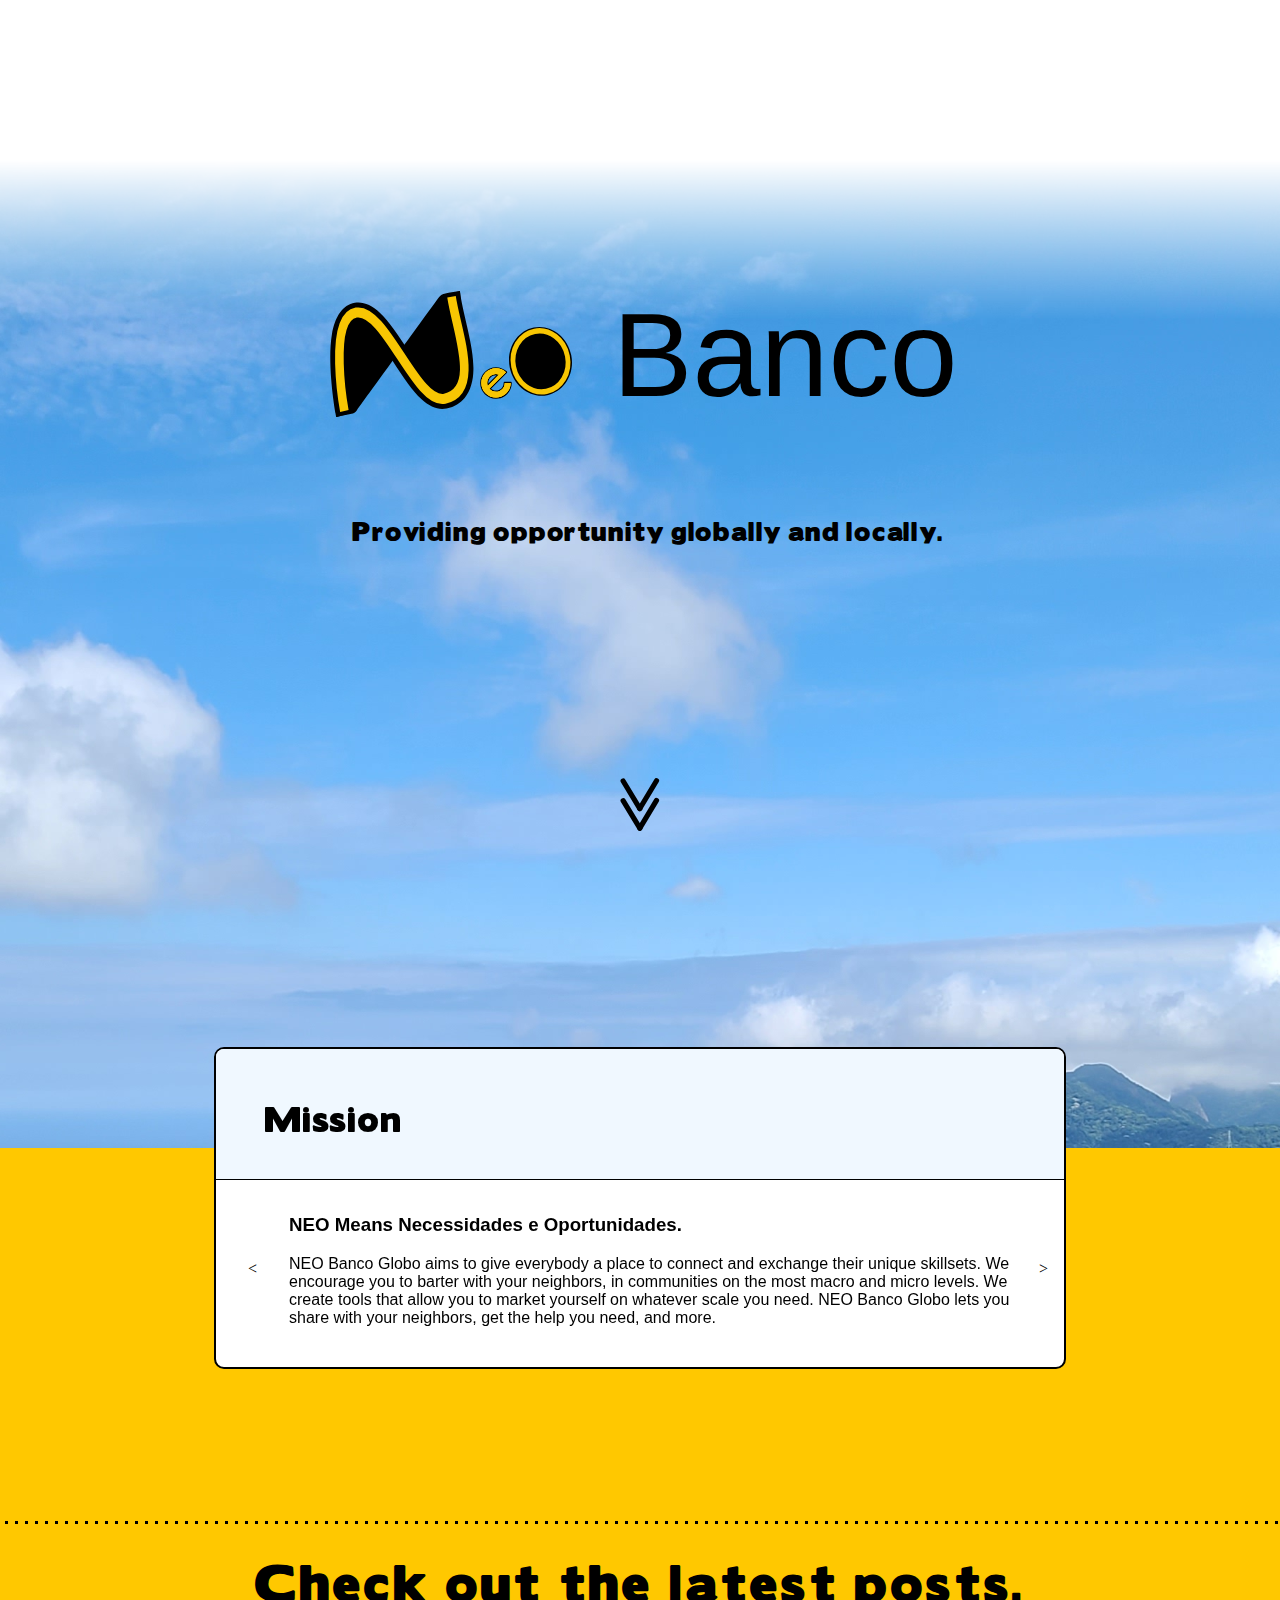
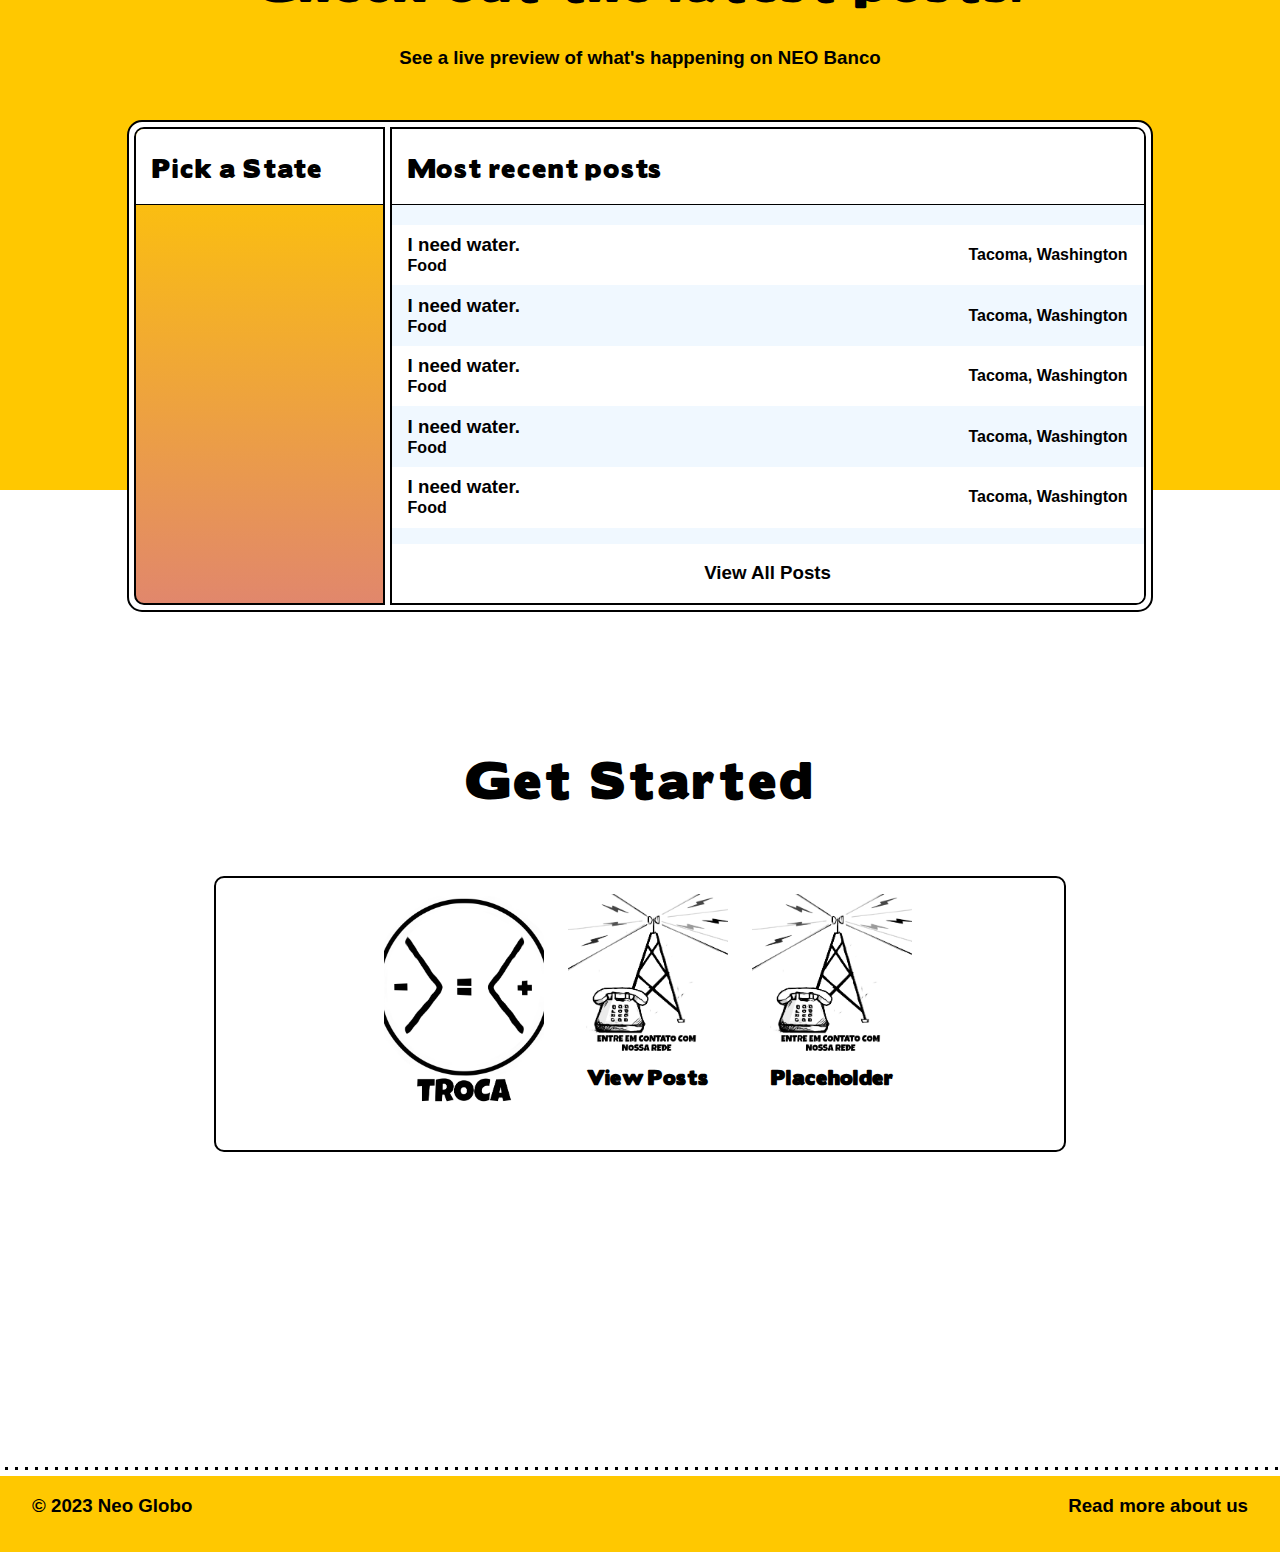
==== index.html @ 8fe87d01 "first commit" ====
<!DOCTYPE html>
<html lang="en">
<head>
    <meta charset="UTF-8">
    <meta name="viewport" content="width=device-width, initial-scale=1.0">
    <link rel="stylesheet" href="_resources/style/home.css">
    <link rel="stylesheet" href="_resources/style/global.css">
    <script src="_resources/scripts/home.js"></script>
    <script src="_resources/scripts/global.js"></script>
    <script src="_resources/scripts/serverconfig.js"></script>
    <title>NEO Banco</title>
</head>
<body>

    <div class="modals" id="modals" style="visibility: hidden; display: none;">
        <div>
            <div class="post-modal" id="createPostModal">
                <div class="modal-header">
                    <h1>Barter</h1>
                    <h1 onclick="modalVisibility(false)">X</h1>
                </div>
                <div class="pm-mini-post">
                    <div class="mini-post-sidebar">
                        <div>
                            <div class="sidebar-header"> </div>
                            <h3>Privacy</h3>
                            <label for="sombras"> 
                                <input type="radio" name="privacy" id="sombras" value="sombras"> 
                                <p>&bull; Sombras</p>
                            </label>
                            <label for="luz">
                                <input type="radio" name="privacy" id="luz" value="luz"> 
                                <p>&bull; Luz</p>
                            </label>
                            <p>Choose whether to link this post to your account, or to stay anonymous.</p>
                        </div>

                        <div>
                            <div class="sidebar-header"> </div>
                            <h3>Type</h3>
                            <label for="requesting"> 
                                <input type="radio" name="type" id="requesting" value="requesting">
                                <p>&bull; Requesting</p>
                            </label>
                            <label for="offering">
                                <input type="radio" name="type" id="offering" value="offering">
                                <p>&bull; Offering</p>
                            </label>
                            <p>Offer something to your community, or see if someone has what you need.</p>
                        </div>

                        <div>
                            <div class="sidebar-header"> </div>
                            <h3>Exchanges</h3>
                            <label for="money"> 
                                <input type="checkbox" name="exchange" id="money" value="money">
                                <p>Money</p>
                            </label>
                            <label for="barter">
                                <input type="checkbox" name="exchange" id="barter" value="barter">
                                <p>Bartering</p>
                            </label>
                            <p>Set whether you're open to barter, want money in return, or both.</p>
                        </div>
                    </div>
                    <form action="" class="post-content">
                        <input class="big" type="text" name="" id="" placeholder="Type post name here">
                        <div class="post-text-container">
                            <textarea name="" id="" placeholder="What do you need? What do you want? What are you offering?"></textarea>
                        </div>
                    </form>
                </div>
            </div>
        </div>
    </div>

    <div class="background">
        <!-- <div class="plain white" style="--block-height: 5em"></div> -->
        <div class="plain white" style="--block-height: 20em"></div>
        <img class="parallax blend up pageheight" src="_resources/media/home/background.jpg" style="--blend-depth: 10em; --parallax-offset: 300px; --parallax-speed: 0.75; --block-height: 1000px">
        <div class="plain yellow friends live" style="--block-height: calc(var(--friend-height) + 5em); --friend-id: textbox1;"></div>
        <div class="dotted yellow" style="--block-height: 0.5em"></div>
        <!-- <img src="_resources/media/home/posts-background.jpg" class="friends blur" style="--blur-radius: 10px; --block-height: calc(var(--friend-height) + 25em); --friend-id: post-preview;"></img> -->
        <div class="plain yellow" style="--block-height: 35em;"></div>
        <div class="plain white friends live" style="--block-height: calc(30em + var(--friend-height) - 500px); --friend-id: post-preview"></div>
        <div class="plain white friends live" style="--block-height: calc(32em + var(--friend-height) - 240px); --friend-id: start-box"></div>
        <div class="dotted white" style="--block-height: 0.5em"></div>
        <!-- <div class="plain yellow" style="--block-height: 2em"></div> -->
        <div class="footer">
            <h3>&copy; 2023 Neo Globo</h3>
            <h3>Read more about us</h3>
        </div>
        <div class="downarrow">
            <embed src="_resources/media/home/scroll-down.svg">
        </div>
    </div>

    <div class="foreground">
        <div class="spacer" style="--block-height: 8em"></div>
        <div class="textblock nobg fit center-flex">
            <embed src="_resources/media/logos/new-banner.svg" alt="" srcset="" class="logo">
        </div>

        <div class="textblock nobg center fit" style="width: 50%;">
            <h2 class="boris">Providing opportunity globally and locally.</h2>
        </div>

        <div class="spacer" style="--block-height: 25em"></div>

        <div class="textblock rounded fit relative" style="--block-height: 15em" id="textbox1">
            <div class="scroll-color"> </div>
            <div class="scroll-header">
                <div class="scrolling" id="headerTitleScroll" style="--element-gap: 15em;">
                    <h1>Mission</h1>
                    <h1>About Us</h1>
                    <h1>Stories</h1>
                    <h1>What sets us apart</h1>
                </div>
            </div>
            <hr>
            <div class="scroller-container">
                <div onclick="modAllScrolls(-1)">
                    <
                </div>
                <div class="scroller-content scrolling fullwidth" style="--element-gap: 100vw">
                    <div>
                        <h3>NEO Means Necessidades e Oportunidades.</h3>
                        <p>NEO Banco Globo aims to give everybody a place to connect and exchange their unique skillsets. We encourage you to barter with your neighbors, in communities on the most macro and micro levels. We create tools that allow you to market yourself on whatever scale you need. NEO Banco Globo lets you share with your neighbors, get the help you need, and more.</p>
                    </div>
                    <div class="slide-centered">
                        <div class="about-header">
                            <div>
                                <h3>Who are we?</h3>
                                <p>NEO Globo was founded by ordinary people from all over the world.</p>
                                <!-- <hr> -->
                                <div class="about-us-list">
                                    <div>
                                        <h2>Enivo</h2>
                                        <h3>Head of Global Outreach & Art Consultant</h3>
                                        <p>Stuff goes here.</p>
                                    </div>
                                    
                                    <div>
                                        <h2>Paxton</h2>
                                        <h3>Design & Programming</h3>
                                        <p>What.... me??</p>
                                    </div>

                                    <div>
                                        <h2>Andrew</h2>
                                        <h3>Consultant & Artist</h3>
                                        <p>Stuff goes here.</p>
                                    </div> 
        
                                    <div>
                                        <h2>Zaxxr</h2>
                                        <h3>Concept & Lead Designer</h3>
                                        <p>Stuff goes here.</p>
                                    </div>
        
                                    <div>
                                        <h2>Kamil</h2>
                                        <h3>Initial Pitch & Youth Outreach</h3>
                                        <p>Stuff goes here.</p>
                                    </div>
        
                                    <div>
                                        <h2>Ahmad</h2>
                                        <h3>Technical Security Advisor</h3>
                                        <p>Stuff goes here.</p>
                                    </div>  
        
                                    <div>
                                        <h2>Diaz</h2>
                                        <h3>Consultant</h3>
                                        <p>Stuff goes here.</p>
                                    </div> 
                                </div>
                            </div>
                            <div class="scrolling auto-scroll" onclick="modScroll(this, 1)">
                                <div>
                                    <img src="_resources/media/home/headshots/andrew.jpg" alt="">
                                </div>
                                <div>
                                    <img src="_resources/media/home/headshots/pax.jpg" alt="">
                                </div>
                                <div>
                                    <img src="_resources/media/home/headshots/car.jpg" alt="">
                                </div>
                                <div>
                                    <img src="_resources/media/home/headshots/shave.jpg" alt="">
                                </div>

                                <div>
                                    <img src="_resources/media/home/headshots/jason.jpg" alt="">
                                </div>
                                <div>
                                    <img src="_resources/media/home/headshots/beach.jpeg" alt="">
                                </div>
                                <div>
                                    <img src="_resources/media/home/headshots/scorpion.jpg" alt="">
                                </div>
                                <div>
                                    <img src="_resources/media/home/headshots/rod.jpeg" alt="">
                                </div>
                                <div>
                                    <img src="_resources/media/home/headshots/GG.jpg" alt="" style="background-position: top;">
                                </div>
                                <div>
                                    <img src="_resources/media/home/headshots/watches.jpg" alt="">
                                </div>
                                <div>
                                    <img src="_resources/media/home/headshots/enivo.jpeg" alt="">
                                </div>
                                <div>
                                    <img src="_resources/media/home/headshots/picture.jpeg" alt="">
                                </div>
                            </div>
                        </div>
                    </div> 
                    <div>
                        <h1>Section 3!</h1>
                        <p>This is the third and final slide.</p>
                    </div>
                    <div>
                        <h1>Section 4?!</h1>
                        <p>Just kidding! This is the real last slide.</p>
                    </div>
                </div>
                <div onclick="modAllScrolls(1)">
                    >
                </div>
            </div>
        </div>

        <!-- <div class="spacer friends live" style="--block-height: calc(var(--friend-height) - 4em); --friend-id: textbox1"></div> -->
        <div class="spacer" style="--block-height: 5em"></div>

        <div style="text-align: center;">
            <h1 class="boris center">Check out the latest posts.</h1>
            <h3 class="center">See a live preview of what's happening on NEO Banco</h3>
        </div>
        <div class="preview-container rounded unrestricted" id="post-preview" style="flex-direction: row; --block-height: 20em">
            <div class="filters">
                <div class="preview-header">
                    <h2 class="boris">Pick a State</h2>
                </div>
                <div id="state-container" class="state-container">

                </div>
            </div>
            <div class="posts">
                <div class="preview-header">
                    <h2 class="boris">Most recent posts</h2>
                </div>
                <div class="preview-post-container">

                </div>
                <div class="all-posts-button">
                    <h3>
                        View All Posts
                    </h3>
                </div>
            </div>
        </div>
        <div class="spacer friends live" style="--block-height: calc(32em - var(--friend-height)); --friend-id: post-preview"></div>
        <div class="header">
            <h1 class="boris">Get Started</h1>
        </div>
        <div class="textblock rounded fit-width fit" style="--block-height: 15em" id="start-box">
            <div class="center" style="display: flex; height: max-content;">
                <div class="start-buttons">
                    <div onclick="modalVisibility(true)">
                        <img src="_resources/media/home/Icons/troca.jpeg" alt="">
                        <!-- <h3></h3> -->
                    </div>

                    <div>
                        <img src="_resources/media/home/Icons/Post.jpg" alt="">
                        <h3>View Posts</h3>
                    </div>

                    <div>
                        <img src="_resources/media/home/Icons/Post.jpg" alt="">
                        <h3>Placeholder</h3>
                    </div>
                </div>
            </div>
        </div>
    </div>

    <template id="preview-post-template">
        <div class="preview-post">
            <div>
                <h3 id="title">I need water.</h3>
                <h4 id="category">Food</h4>
            </div>
            <h4 id="location">Tacoma, Washington</h4>
        </div>
    </template>

    <template id="state-template">
        <div class="preview-state">
            <p id="name"></p>
        </div>
    </template>
</body>
</html>
---- _resources/style/home.css ----
/* Modals */

.modals > div {
    z-index: 10;
    position: fixed;
    top: 0px;
    left: 0px;
    width: 100%;
    height: 100%;

    background-color: rgba(255,255,255,0.8);
    overflow: auto;
}

.modal-header {
    display: flex;
    flex-direction: row;
    justify-content: space-between;
}

.modal-header > * {
    vertical-align: middle;
}

.post-modal {
    background-color: white;
    width: 80%;
    margin: 20% auto;
    margin-top: 5em;
    padding: 2em;
    border: 3px solid black;
    border-radius: 2em;
}

.pm-mini-post {
    display: flex;
    /* flex-wrap: wrap; */
    flex-direction: row;
    justify-content: flex-start;
    gap: 1em;

    margin-top: 2em;
    border: 1px solid black;
    border-radius: 1em;
    padding: 0.5em;
}

.pm-mini-post input[type="text"] {
    display: table-cell;
    border: none;
    border-bottom: 2px solid black;
    border-left: 2px solid black;

    height: 2em;
    font-size: large;

    margin-bottom: 1em;
    border-bottom-left-radius: 10px;
}

label {
    white-space: none;
}

label > * {
    display: block;
    user-select: none;
}

label > p {
    padding: 2px;
    width: 100%;
    width: fit-content;

    transition: 1s cubic-bezier(0.075, 0.82, 0.165, 1) margin-left;
    font-family: Arial;
}

.mini-post-sidebar {
    display: flex;
    flex-direction: column;
    gap: 1em;
    justify-content: flex-start;
    flex-wrap: wrap;

    border: 1px solid black;
    border-radius: calc(1em - 0.5em);

    width: 20%;
    height: fit-content;
    padding-bottom: 0.5em;
    background-color: white;

    /* padding: 0.25em; */
    /* padding-left: 0.5em; */
}

.mini-post-sidebar > div > * {
    margin-left: 0.5em;
}

.mini-post-sidebar > div > p {
    display: block;
    float:left;
    text-align: center;
    margin-right: 0.5em !important;
    border-top: 1px solid black;
    padding-top: 0.5em;
}

.mini-post-sidebar > div {
    position: relative;
    margin-left: 0px;
    display: flex;
    flex-direction: column;
    justify-content: flex-start;

    background-color: white;
    border-top-left-radius: calc(1em - 0.5em - 1px);
    border-top-right-radius: calc(1em - 0.5em - 1px);
}

.mini-post-sidebar label {
    display: block;
    clear: none;
    float: left;
    margin-left: 2px;
}

input:checked ~ p {
    margin-left: 1em;
    background-color: #FF7900;
    border-radius: 0.25em;
}

.mini-post-sidebar input {
    float:left;
    display: none;
    clear: none;
    margin-left: 10px;
}

.sidebar-header {
    position: absolute;
    top: 0px;
    left: 0px;
    z-index: 1;
    margin: 0px !important;
    margin-left: 0px !important;

    width: 100%;
    height: 2.5em;
    background-color: var(--color-primary);

    border-top-left-radius: calc(1em - 0.5em - 1px);
    border-top-right-radius: calc(1em - 0.5em - 1px);
}

.mini-post-sidebar > div:not(:first-child) > .sidebar-header {
    border-top: 1px solid black;
}

.mini-post-sidebar p {
    margin: 0.25em;
    margin-left: 0.5em;
}

.mini-post-sidebar h3 {
    margin-top: 0.5em;
    margin-left: 0.5em;
    z-index: 10;
    position:relative;
    display: block;
}

.post-content {
    display: flex;
    flex-direction: column;

    border: 1px solid black;
    border-radius: calc(2em - 1.5em);
    width: 100%;
    padding: 0.5em;
}

.post-text-container {
    /* width: calc(100% - 0.5em + 1px); */
    height: calc(100%);
}

.post-content textarea {
    width: 100%;
    height: 100%;
    border: 0px;
    resize: none;
    box-sizing: border-box;
}

/* Backgrounds */

hr {
    width: 100%;
}

html {
    scroll-behavior: smooth;
}

embed, embed *, svg {
    -webkit-touch-callout: none; 
    user-select: none;
}




.background {
    z-index: 0;
    position: absolute;
    top: 0;
    left: 0;
    width: 100%;
    height: 100%;
}

.plain {
    height: var(--block-height, 10em);
    width: 100%;
}

.dotted {
    background-image: linear-gradient(to right, black 33%, rgba(255,255,255,0) 0%);
    background-position: center;
    background-size: 10px 3px;
    background-repeat: repeat-x;

    height: 1em;
}

.white {
    background-color: white;
}

.yellow {
    background-color: var(--color-primary) !important;
}

.blend {
    position: relative;
}

.blend.up:not(.down) {
    top: calc(0px - var(--blend-depth, 5em));
    mask-image: linear-gradient(to bottom, transparent 25%, black 75%);
    -webkit-mask-image: linear-gradient(to bottom, transparent 0em, black var(--blend-depth, 5em));
}

.blend.down:not(.up) {
    mask-image: linear-gradient(to bottom, transparent 0em, black var(--blend-depth, 5em), transparent 100%);
    -webkit-mask-image: linear-gradient(to bottom, transparent 0em, black var(--blend-depth, 5em));
}

.blend ~ * {
    position: relative;
    top: -11em;
}

.blur {
    filter: blur(var(--blur-radius, 8px));
    -webkit-filter: blur(var(--blur-radius, 8px));  
    /* transform: scale(1.1);
    overflow: hidden;
    mask-image: rgb(0, 0, 0); */
}

img {
    height: var(--block-height, 25em);
    width: 100%;
    object-fit:cover;
    object-position: center;
}

.pageheight {
    height: 120vh;
    max-height: var(--block-height, 50em);
}

.center-flex {
    display: flex;
    align-items: center;
    justify-content: space-around;
}

.downarrow {
    position: absolute;
    top: 85vh;
    width: 100%;
    text-align: center;
    margin: 0 auto;
    z-index: 100;
    /* pointer-events: none;
    user-select:none; */
}

/* .downarrow */

.downarrow > embed {
    width: 5%;
    height: auto;
    z-index: 100;
    /* pointer-events: none; */
}

/* Main Content */

.logo {
    /* width: 10em; */
    /* height: 10em; */
    max-width: 100vw;
    min-width: 50%;
    width: 80%;
}

.slide-centered {
    display: flex;
    flex-direction: column;
    align-content: center;
}

.about-header > .scrolling {
    width: 100%;
    padding-right: 3em;
}

.slide-centered img {
    width: 250px;
    height: auto;
    max-height: 300px;
}

.about-header {
    display: flex;
    flex-direction: row;
}

.about-us-list {
    width: 100%;
    display: flex;
    flex-direction: column;
    justify-content: flex-start;
    gap: 0.5em;
    height: 350px;
    overflow: scroll;
}

.about-us-list p {
    /* margin-left: 0.5em; */
}

.about-us-list > div {
    padding: 0.75em;
    padding-left: 1em;
    background-color: whitesmoke;
    border: 1px solid black;
}

.about-us-list h3 {
    margin-top: 0px;
    margin-bottom: 0.125em;
}

.about-us-list h2 {
    margin-top: 0px;
    margin-bottom: 0.125em;
    font-family: "Boris Black";
    font-weight: lighter;
}

.foreground {
    z-index: 1;
    width: 100%;
    display: flex;
    flex-direction: column;
    align-items: center;

    padding-top: 5em;
}

.spacer {
    height: var(--block-height, 5em);
    z-index: -1;
}

.foreground > div {
    max-width: 800px;
    width: 80%;
    z-index: 1;
    margin: 1em;
}



.textblock {
    background-color: white;
    width: 100%;
    height: 25em;
    padding: 1em;
    padding-left: 2em;
    display: flex;
    flex-direction: column;
}

.fit {
    height: fit-content;
    min-height: var(--block-height);
}

.fit-width {
    width: fit-content;
}

.max {
    height: max-content;
}

.rounded {
    border-radius: 10px;
    border-width: 2px;
    border-color: var(--color-dark);
    border-style: solid;
}

.alice {
    background-color: var(--color-tertiary);
}

.nobg {
    background-color: transparent;
}

/* First Box */

.relative {
    position: relative;
}

.scroll-header {
    display: flex;
    flex-direction: row;
    justify-content: space-between;

    z-index: 3;
}

#textbox1 > hr {
    visibility: hidden;
}

.scroll-color {
    top: 0px;
    left: 0px;
    position: absolute;
    width: 100%;
    height: calc(8em + 2px);

    border-top-right-radius: calc(10px - 2px);
    border-top-left-radius: calc(10px - 2px);
    border-bottom: 1px double black;

    z-index: 0;
    background-color: var(--color-tertiary);
}

.fullwidth {
    width: 100%;
}

:root {
    --padding: 0.5em;
    --fade-depth: 0.5em;
}

.scrolling {
    display: flex;
    flex-direction: row;
    gap: var(--element-gap);
    text-align: center;
    padding: var(--padding);
    padding-right: calc(var(--padding) * 2);
    position: relative;
    float: left;
    width: 10em;
    overflow: hidden;

    mask-image: linear-gradient(to left, transparent 0em, black var(--fade-depth), black calc(100% - var(--fade-depth)), transparent 100%);
    -webkit-mask-image: linear-gradient(to left, transparent 0em, black var(--fade-depth), black calc(100% - var(--fade-depth)), transparent 100%);
}

h1, h2, h3, h4 {
    font-family: Arial, Helvetica, sans-serif;
}

.scrolling > h1 {
    text-align: center;
    transition: all 0.2s cubic-bezier(0.46, 0.03, 0.52, 0.96);
    width: fit-content;
    flex-basis: max-content;
    flex-grow: 0;
    flex-shrink: 0;

    font-family: "Boris Black";
    letter-spacing: 0.05rem;
    font-weight: 100;
}


.scrolling > div {
    text-align: left;
    width: fit-content;
    height: max-content;
    /* flex-basis: max-content; */
    flex-grow: 0;
    flex-shrink: 0;
    overflow: visible;
    transition: all 0.2s cubic-bezier(0.46, 0.03, 0.52, 0.96);
}

.scrolling > div > * {
    font-family: Arial, Helvetica, sans-serif;
}

.scroller-container {
    display: flex;
    gap: 1em;
    /* height: 100%; */
    flex-grow: 1;
}

.scroller-container > div:not(.scroller-content) {
    display: flex;
    flex-direction: column;
    justify-content: space-around;
    text-align: center;
    user-select: none;
}

.scroller-content {
    width: 100%;
    position: relative;
    display: flex;
}

h1.boris {
    font-family: "Boris Black";
    letter-spacing: 0.2rem;
    font-size: 3em;
    font-weight: 200;
}

h2.boris, h3.boris, .boris {
    font-family: "Boris Black";
    letter-spacing: 0.05rem;
    font-weight: 100;
}

div.unrestricted {
    max-width: none;
}

/* Posts Preview */

:root {
    --outer-radius: 15px;
    --gaps: 5px;
}

.preview-container {
    border-radius: var(--outer-radius);
    display: flex;
    flex-direction: row;
    gap: calc(var(--gaps));
    padding: var(--gaps);
    min-height: var(--block-height, 25em);
    height: fit-content;
    flex-wrap:nowrap;
    flex: 0 0 100%;
    justify-content: space-between;
    margin: 2em;
    /* background-color: rgb(235, 170, 0); */
    background-color: var(--color-secondary);
}

.preview-container > div > * {
    font-family: Arial, Helvetica, sans-serif;
}

.preview-container > div {
    align-items: stretch;
    padding: 1em;

    border-color: var(--color-dark);
    border-width: 2px;
    border-style: solid;

    /* background-color: rgb(255, 200, 0); */
    background-color: var(--color-tertiary);
    position: relative;
}

.preview-container > div > h2 {
    color: var(--color-dark);
}

.filters {
    /* min-width: 200px; */
    border-top-left-radius: calc(var(--outer-radius) - var(--gaps));
    border-bottom-left-radius: calc(var(--outer-radius) - var(--gaps));
    background: linear-gradient(to bottom, var(--color-primary) 0px, rgb(225, 135, 108) 100%) !important;
    width: 18em;
}

.posts {
    /* min-width: 300px; */
    border-top-right-radius: calc(var(--outer-radius) - var(--gaps));
    border-bottom-right-radius: calc(var(--outer-radius) - var(--gaps));
    padding-left: 0px !important;
    padding-right: 0px !important; 
    padding-bottom: 0px !important; 
    flex: 1 1 100%;
    background-color: var(--color-tertiary) !important;
}

.preview-header {
    width: calc(100% - var(--outer-radius) - 1px);
    height: fit-content;
    background-color: var(--color-light);
    border-bottom: 1px solid black;
    position: absolute;
    display: block;
    padding-left: 1em;
    left: 0px;
    top: 0px;
}

.filters > .preview-header {
    border-top-left-radius: calc(var(--outer-radius) - var(--gaps) - 2px);
}

.posts > .preview-header {
    border-top-right-radius: calc(var(--outer-radius) - var(--gaps) - 2px);
}

div[id="state-container"] {
    margin-top: 5em;
}

.preview-post-container {
    display: flex;
    flex-direction: column;
    margin-top: 5em;

    flex: 1 1 100%;
    flex-shrink: 1;
    transition: max-height 0.2s cubic-bezier(0.4, 0, 1, 1);
    overflow: hidden;
}

.preview-post {
    display: flex;
    flex-direction: row;
    justify-content: space-between;
    transform: scale(1);
}

.hidden {
    transform: scale(0);
    flex: none;
}

.preview-post > div {
    padding-left: 1em;
}

.preview-post > h4 {
    padding-right: 1em;
    text-align: right;
}

.preview-post > div > h3 {
    margin-bottom: 1px;
    margin-top: 0.5em;
}

.preview-post > div > h4 {
    margin-top: 1px;
    margin-bottom: 1px;
}

.preview-post:nth-child(odd) {
    /* background-color: rgba(230, 180, 0, 100); */
    background-color: var(--color-light);
}

.preview-post:nth-child(even) {
    /* background-color: rgba(230, 180, 0, 100); */
    background-color: var(--color-tertiary);
}

.state-container {
    max-height: 320px;
    overflow: scroll;
}

.preview-state {
    user-select: none;
    padding: 2px;
    position: relative;
    border-radius: 2em;
    width: fit-content;
    padding-right: 0em;
}

.preview-state > p {
    position: relative;
    transition: 1s cubic-bezier(0.075, 0.82, 0.165, 1);
}

.preview-state.active {
    transition: 0.5s cubic-bezier(0.075, 0.82, 0.165, 1);
    background-color: #FF7900;
    padding-right: 2.0em;
}


.preview-state.active > p {
    transform: translateX(1em);
}

.all-posts-button {
    display: flex;
    align-items: center;
    justify-content: center;
    background-color: var(--color-secondary);
    width: 100%;
    margin-top: 1em;

    border-bottom-right-radius: calc(var(--outer-radius) - var(--gaps) - 2px);
    /* border-top-right-radius: var(--outer-radius);
    border-top-left-radius: var(--outer-radius); */
}

.all-posts-button > h2 {
    user-select: none;
}

@media (max-width:600px) {

    .preview-container {
        flex-wrap:wrap;
        overflow: scroll;
        justify-content: center;
    }

    .filters {
        border-radius: calc((var(--outer-radius) - var(--gaps)) / 2);
        border-top-right-radius: calc(var(--outer-radius) - var(--gaps));
        border-top-left-radius: calc(var(--outer-radius) - var(--gaps));

        min-width: 200px;
        width: 100%;
        min-height: 5em;
    }
    
    .posts {
        border-radius: calc((var(--outer-radius) - var(--gaps)) / 2);
        border-bottom-right-radius: calc(var(--outer-radius) - var(--gaps));
        border-bottom-left-radius: calc(var(--outer-radius) - var(--gaps));

        min-width: 200px;
        width: 100%;
    }

    .filters > .preview-header {
        border-top-right-radius: calc(var(--outer-radius) - var(--gaps) - 2px);
    }
    
    .posts > .preview-header {
        border-top-left-radius: calc(10px - var(--gaps) - 2px);
        border-top-right-radius: calc(10px - var(--gaps) - 2px);
    }
}

/* Start Menu */

.header {
    display: flex;
    justify-content: center;
    text-align: center;
}

.center {
    text-align: center;
}

.start-buttons * {
    font-family: "Boris Black";
}

.start-buttons h3 {
    margin-top: 0.25em;
}

.start-buttons {
    display: flex;
    flex-direction: row;
    justify-content: center;
    gap: 1.5em;

    width: fit-content;
    flex: 1 1 100%;
    flex-wrap: wrap;
}

.start-buttons > div {
    width: 20%;
    height: auto;
    aspect-ratio: 1 / 1;
    flex-basis: auto;

    min-width: 150px;
}

.start-buttons img {
    width: 100%;
    height: 100%;
}

/* footer */

.footer {
    z-index: 2;
    display: flex;
    flex-direction: row;
    justify-content: space-between;
    padding: 0em 2em 1em 2em;
    background-color: var(--color-primary);
}
---- _resources/style/global.css ----
@font-face {
    font-family: "Boris Black";
    src: url('../fonts/BorisBlackBloxx.ttf');
    -webkit-font-smoothing: antialiased;
    font-weight: normal; 
}

:root {
    --color-primary: rgb(255, 200, 0);
    --color-secondary: rgb(255, 255, 255);
    --color-tertiary: aliceblue;
    --color-accent: #FF7900;

    --color-dark: black;
    --color-light: white;
}
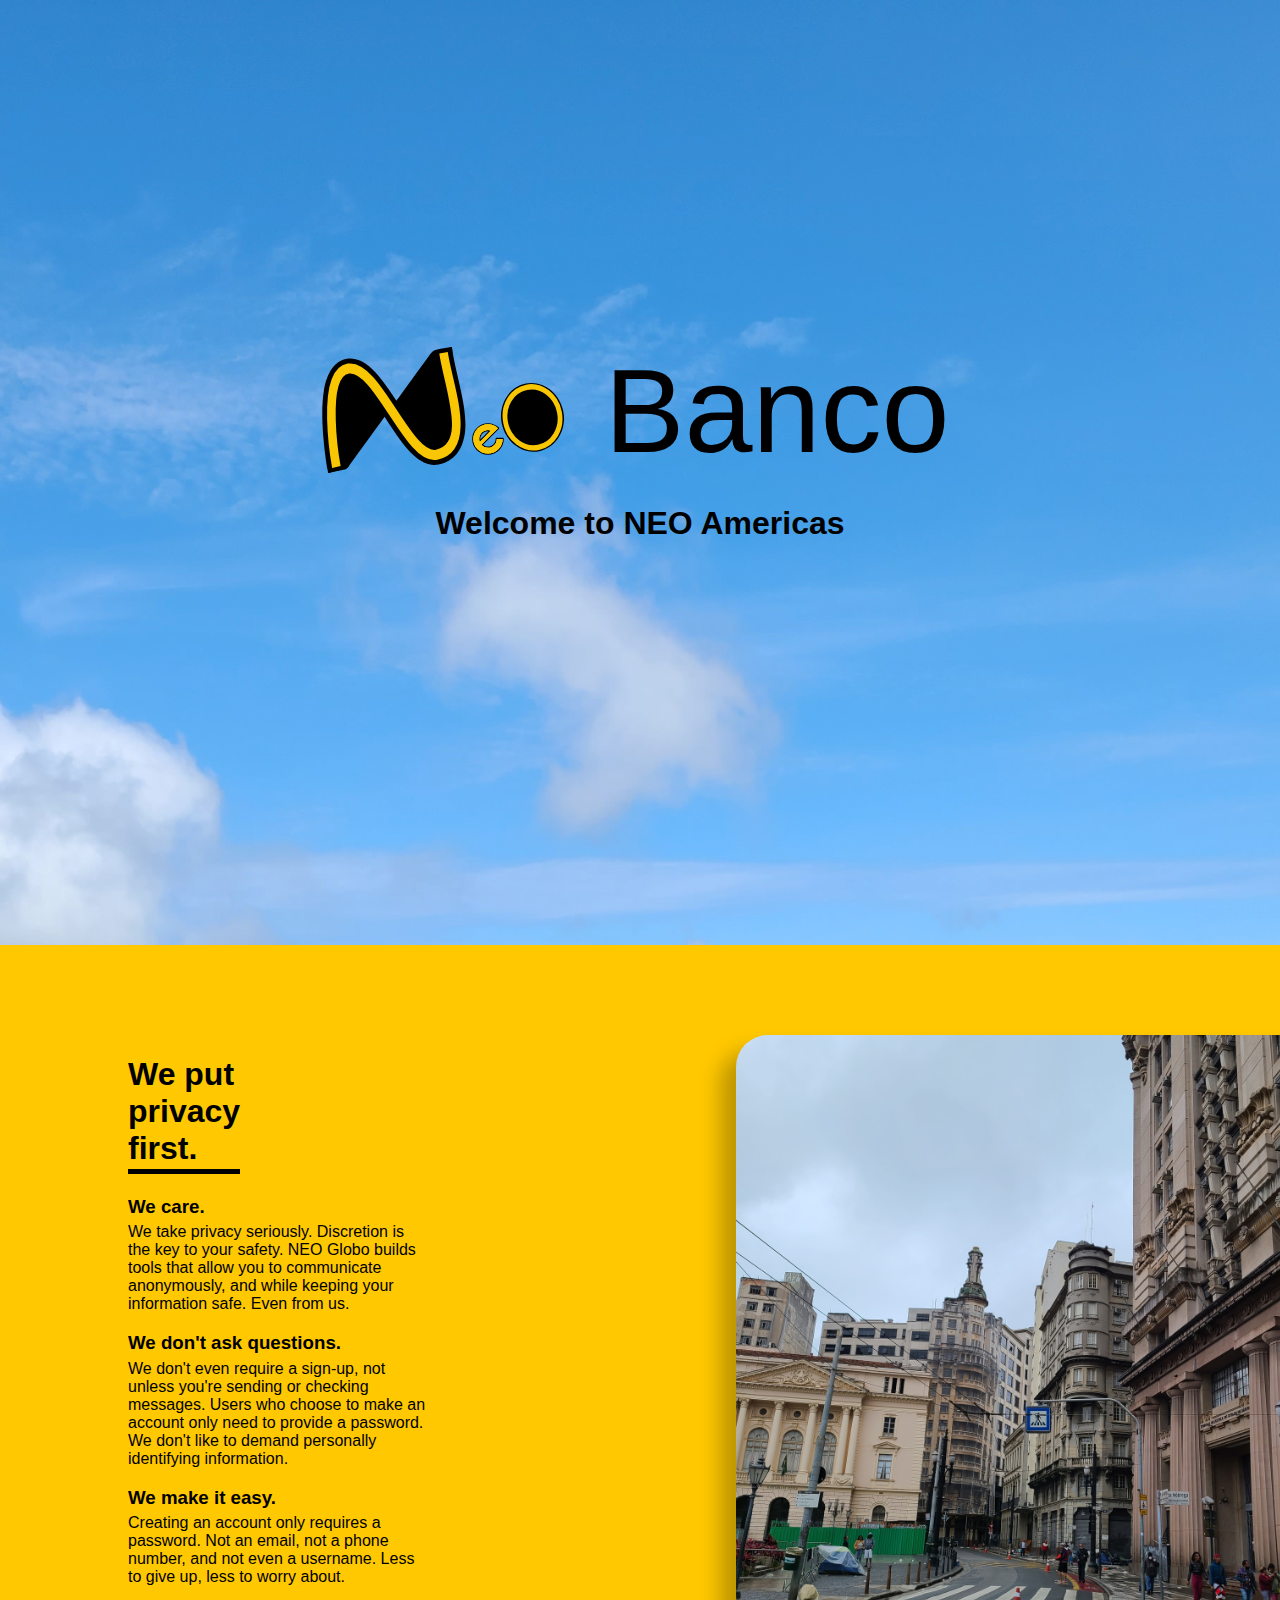
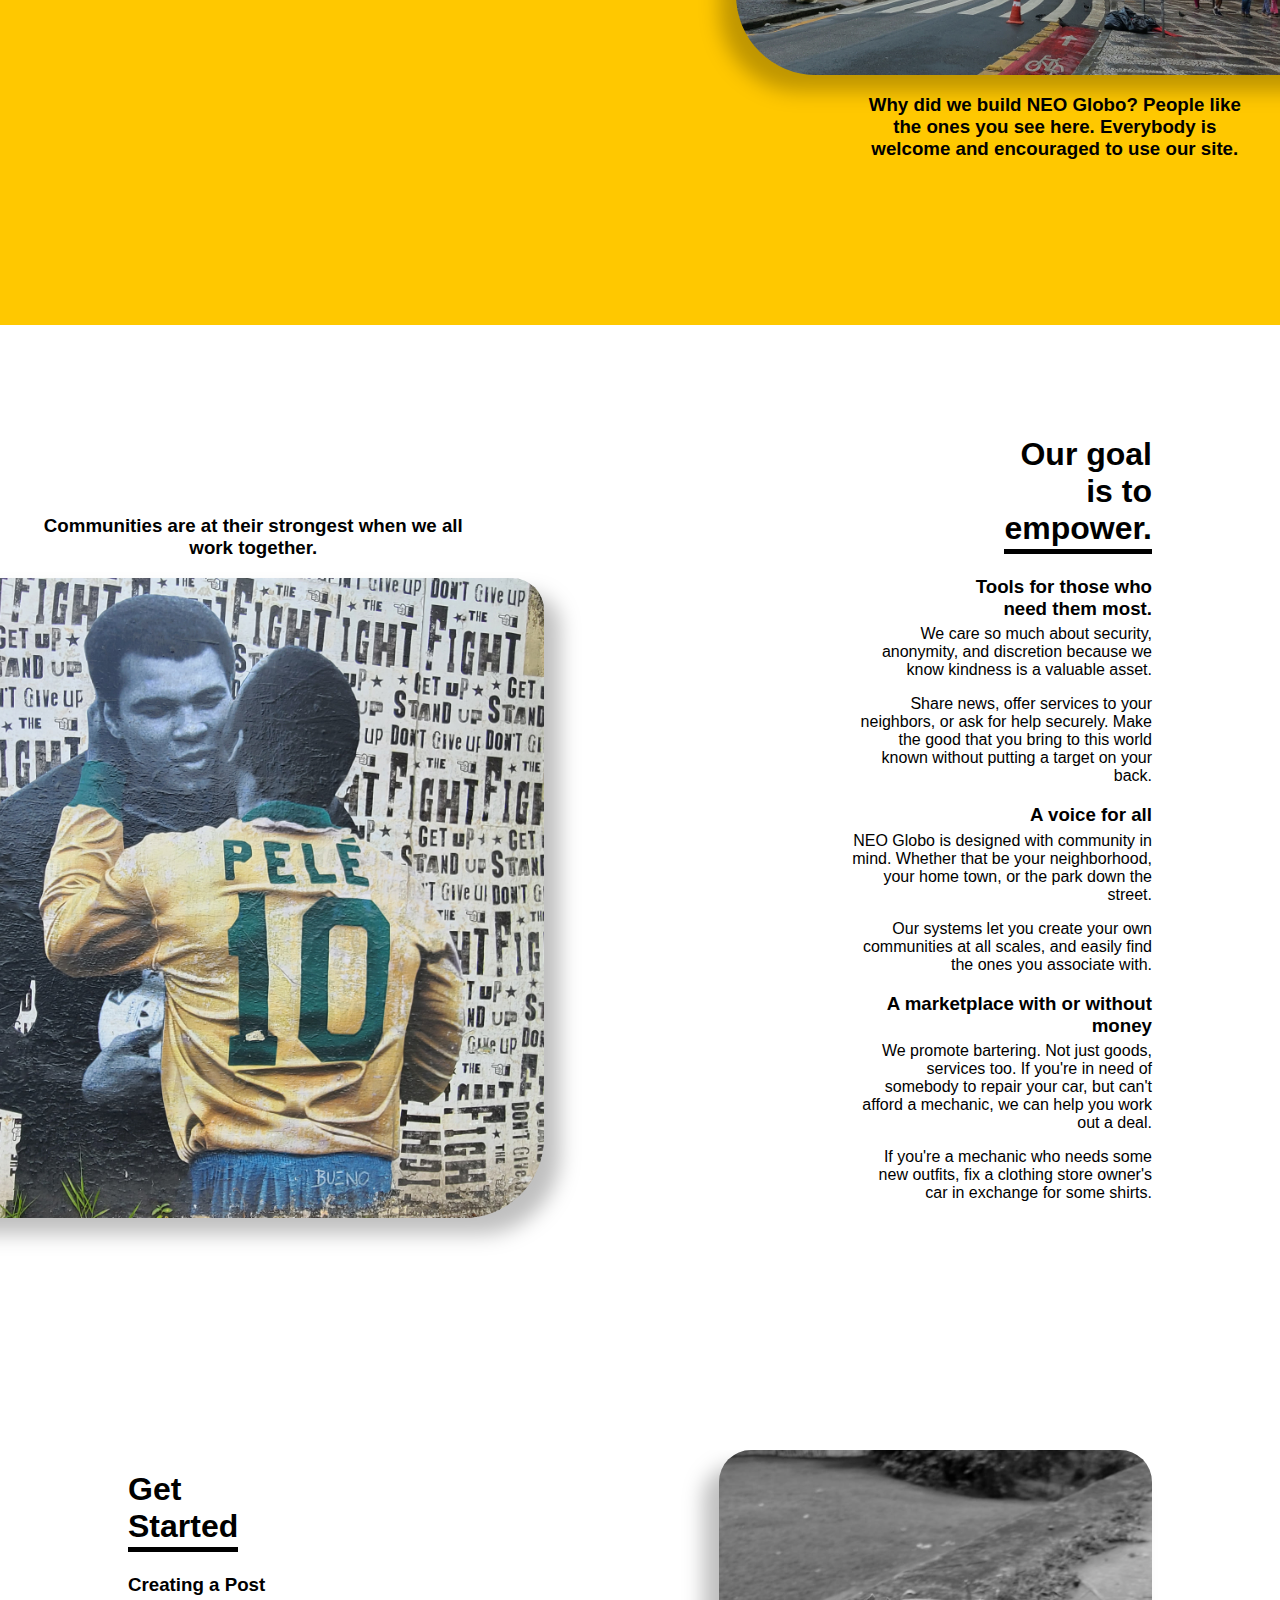
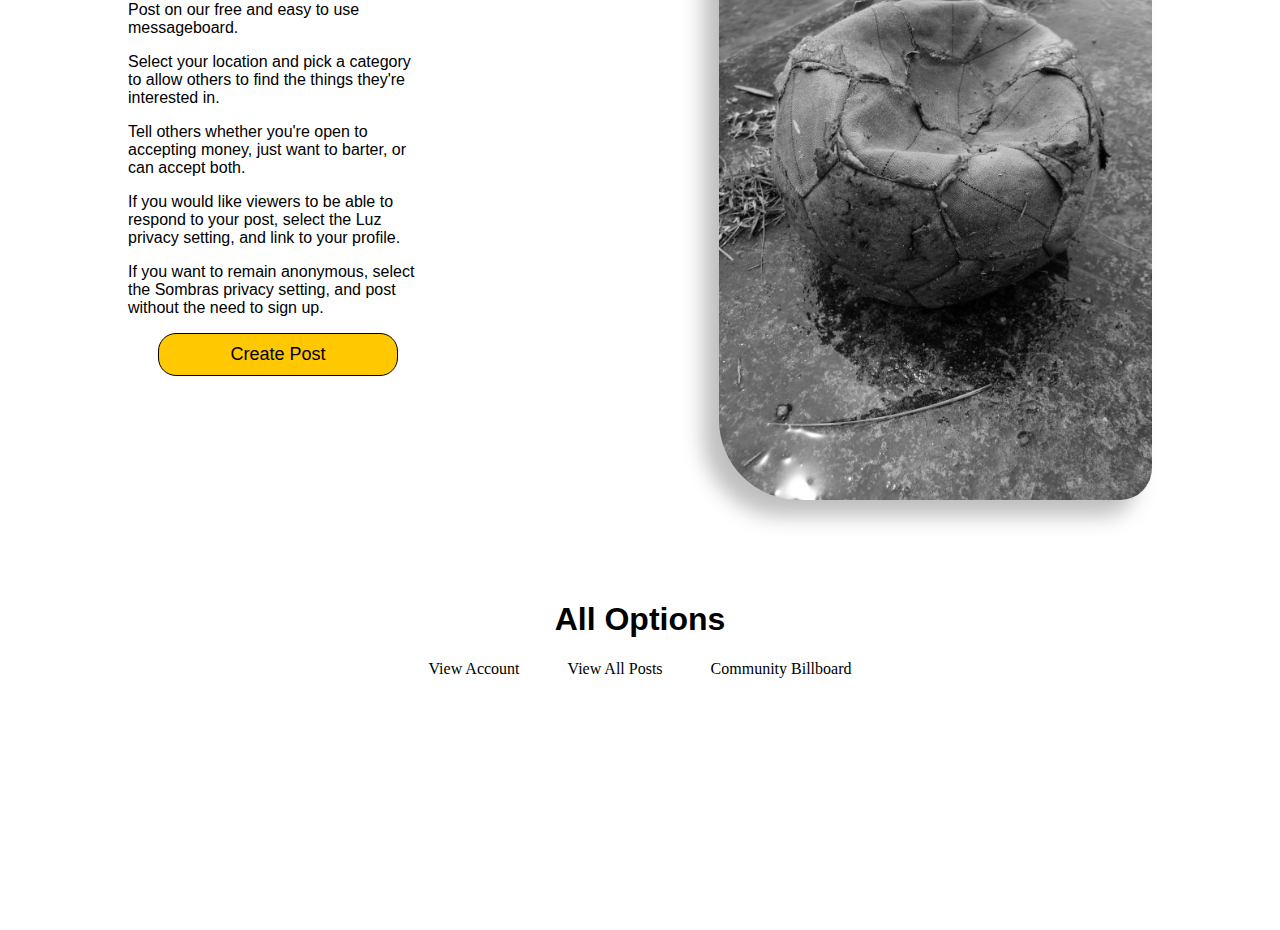
==== commit ef3e8a92: "So much stuff 😭" ====
--- a/index.html
+++ b/index.html
@@ -7,286 +7,141 @@
     <link rel="stylesheet" href="_resources/style/global.css">
     <script src="_resources/scripts/home.js"></script>
     <script src="_resources/scripts/global.js"></script>
+    <script src="_resources/scripts/global-localize.js"></script>
     <script src="_resources/scripts/serverconfig.js"></script>
     <title>NEO Banco</title>
 </head>
 <body>
 
-    <div class="modals" id="modals" style="visibility: hidden; display: none;">
-        <div>
-            <div class="post-modal" id="createPostModal">
-                <div class="modal-header">
-                    <h1>Barter</h1>
-                    <h1 onclick="modalVisibility(false)">X</h1>
+    <div class="page-content">
+        <div class="page-block whatever" style="--block-height: 105vh; --parallax-speed: 2.0">
+            <img class="home-bg parallax" src="_resources/media/home/background.jpg" alt="">
+            <div class="logo-container">
+                <div class="logo">
+                    <embed src="_resources/media/logos/new-banner.svg" type="">
                 </div>
-                <div class="pm-mini-post">
-                    <div class="mini-post-sidebar">
-                        <div>
-                            <div class="sidebar-header"> </div>
-                            <h3>Privacy</h3>
-                            <label for="sombras"> 
-                                <input type="radio" name="privacy" id="sombras" value="sombras"> 
-                                <p>&bull; Sombras</p>
-                            </label>
-                            <label for="luz">
-                                <input type="radio" name="privacy" id="luz" value="luz"> 
-                                <p>&bull; Luz</p>
-                            </label>
-                            <p>Choose whether to link this post to your account, or to stay anonymous.</p>
-                        </div>
-
-                        <div>
-                            <div class="sidebar-header"> </div>
-                            <h3>Type</h3>
-                            <label for="requesting"> 
-                                <input type="radio" name="type" id="requesting" value="requesting">
-                                <p>&bull; Requesting</p>
-                            </label>
-                            <label for="offering">
-                                <input type="radio" name="type" id="offering" value="offering">
-                                <p>&bull; Offering</p>
-                            </label>
-                            <p>Offer something to your community, or see if someone has what you need.</p>
-                        </div>
-
-                        <div>
-                            <div class="sidebar-header"> </div>
-                            <h3>Exchanges</h3>
-                            <label for="money"> 
-                                <input type="checkbox" name="exchange" id="money" value="money">
-                                <p>Money</p>
-                            </label>
-                            <label for="barter">
-                                <input type="checkbox" name="exchange" id="barter" value="barter">
-                                <p>Bartering</p>
-                            </label>
-                            <p>Set whether you're open to barter, want money in return, or both.</p>
-                        </div>
-                    </div>
-                    <form action="" class="post-content">
-                        <input class="big" type="text" name="" id="" placeholder="Type post name here">
-                        <div class="post-text-container">
-                            <textarea name="" id="" placeholder="What do you need? What do you want? What are you offering?"></textarea>
-                        </div>
-                    </form>
-                </div>
+                <h1 id="tagline-banner">Providing opportunities, big and small.</h1>
             </div>
         </div>
-    </div>
 
-    <div class="background">
-        <!-- <div class="plain white" style="--block-height: 5em"></div> -->
-        <div class="plain white" style="--block-height: 20em"></div>
-        <img class="parallax blend up pageheight" src="_resources/media/home/background.jpg" style="--blend-depth: 10em; --parallax-offset: 300px; --parallax-speed: 0.75; --block-height: 1000px">
-        <div class="plain yellow friends live" style="--block-height: calc(var(--friend-height) + 5em); --friend-id: textbox1;"></div>
-        <div class="dotted yellow" style="--block-height: 0.5em"></div>
-        <!-- <img src="_resources/media/home/posts-background.jpg" class="friends blur" style="--blur-radius: 10px; --block-height: calc(var(--friend-height) + 25em); --friend-id: post-preview;"></img> -->
-        <div class="plain yellow" style="--block-height: 35em;"></div>
-        <div class="plain white friends live" style="--block-height: calc(30em + var(--friend-height) - 500px); --friend-id: post-preview"></div>
-        <div class="plain white friends live" style="--block-height: calc(32em + var(--friend-height) - 240px); --friend-id: start-box"></div>
-        <div class="dotted white" style="--block-height: 0.5em"></div>
-        <!-- <div class="plain yellow" style="--block-height: 2em"></div> -->
-        <div class="footer">
-            <h3>&copy; 2023 Neo Globo</h3>
-            <h3>Read more about us</h3>
-        </div>
-        <div class="downarrow">
-            <embed src="_resources/media/home/scroll-down.svg">
-        </div>
-    </div>
+        <div class="page-block primary" id="block1" style="--block-height: 100vh; padding-bottom: 5em;">
+            <div class="spacer" style="--block-height: 10vh"></div>
 
-    <div class="foreground">
-        <div class="spacer" style="--block-height: 8em"></div>
-        <div class="textblock nobg fit center-flex">
-            <embed src="_resources/media/logos/new-banner.svg" alt="" srcset="" class="logo">
-        </div>
-
-        <div class="textblock nobg center fit" style="width: 50%;">
-            <h2 class="boris">Providing opportunity globally and locally.</h2>
-        </div>
-
-        <div class="spacer" style="--block-height: 25em"></div>
-
-        <div class="textblock rounded fit relative" style="--block-height: 15em" id="textbox1">
-            <div class="scroll-color"> </div>
-            <div class="scroll-header">
-                <div class="scrolling" id="headerTitleScroll" style="--element-gap: 15em;">
-                    <h1>Mission</h1>
-                    <h1>About Us</h1>
-                    <h1>Stories</h1>
-                    <h1>What sets us apart</h1>
-                </div>
-            </div>
-            <hr>
-            <div class="scroller-container">
-                <div onclick="modAllScrolls(-1)">
-                    <
-                </div>
-                <div class="scroller-content scrolling fullwidth" style="--element-gap: 100vw">
-                    <div>
-                        <h3>NEO Means Necessidades e Oportunidades.</h3>
-                        <p>NEO Banco Globo aims to give everybody a place to connect and exchange their unique skillsets. We encourage you to barter with your neighbors, in communities on the most macro and micro levels. We create tools that allow you to market yourself on whatever scale you need. NEO Banco Globo lets you share with your neighbors, get the help you need, and more.</p>
+            <div class="flex" style="flex-wrap: wrap-reverse;">
+                <div class="textbox left nofloat">
+                    <div class="slide">
+                        <h1 id="privacy-h1">We put privacy first.</h1>
+                        <h3 id="privacy1-header">We care.</h3>
+                        <p id="privacy1-p">We take privacy seriously. Discretion is the key to your safety. NEO Globo builds tools that allow you to communicate anonymously, and while keeping your information safe. Even from us.</p>
                     </div>
-                    <div class="slide-centered">
-                        <div class="about-header">
-                            <div>
-                                <h3>Who are we?</h3>
-                                <p>NEO Globo was founded by ordinary people from all over the world.</p>
-                                <!-- <hr> -->
-                                <div class="about-us-list">
-                                    <div>
-                                        <h2>Enivo</h2>
-                                        <h3>Head of Global Outreach & Art Consultant</h3>
-                                        <p>Stuff goes here.</p>
-                                    </div>
-                                    
-                                    <div>
-                                        <h2>Paxton</h2>
-                                        <h3>Design & Programming</h3>
-                                        <p>What.... me??</p>
-                                    </div>
-
-                                    <div>
-                                        <h2>Andrew</h2>
-                                        <h3>Consultant & Artist</h3>
-                                        <p>Stuff goes here.</p>
-                                    </div> 
-        
-                                    <div>
-                                        <h2>Zaxxr</h2>
-                                        <h3>Concept & Lead Designer</h3>
-                                        <p>Stuff goes here.</p>
-                                    </div>
-        
-                                    <div>
-                                        <h2>Kamil</h2>
-                                        <h3>Initial Pitch & Youth Outreach</h3>
-                                        <p>Stuff goes here.</p>
-                                    </div>
-        
-                                    <div>
-                                        <h2>Ahmad</h2>
-                                        <h3>Technical Security Advisor</h3>
-                                        <p>Stuff goes here.</p>
-                                    </div>  
-        
-                                    <div>
-                                        <h2>Diaz</h2>
-                                        <h3>Consultant</h3>
-                                        <p>Stuff goes here.</p>
-                                    </div> 
-                                </div>
-                            </div>
-                            <div class="scrolling auto-scroll" onclick="modScroll(this, 1)">
-                                <div>
-                                    <img src="_resources/media/home/headshots/andrew.jpg" alt="">
-                                </div>
-                                <div>
-                                    <img src="_resources/media/home/headshots/pax.jpg" alt="">
-                                </div>
-                                <div>
-                                    <img src="_resources/media/home/headshots/car.jpg" alt="">
-                                </div>
-                                <div>
-                                    <img src="_resources/media/home/headshots/shave.jpg" alt="">
-                                </div>
-
-                                <div>
-                                    <img src="_resources/media/home/headshots/jason.jpg" alt="">
-                                </div>
-                                <div>
-                                    <img src="_resources/media/home/headshots/beach.jpeg" alt="">
-                                </div>
-                                <div>
-                                    <img src="_resources/media/home/headshots/scorpion.jpg" alt="">
-                                </div>
-                                <div>
-                                    <img src="_resources/media/home/headshots/rod.jpeg" alt="">
-                                </div>
-                                <div>
-                                    <img src="_resources/media/home/headshots/GG.jpg" alt="" style="background-position: top;">
-                                </div>
-                                <div>
-                                    <img src="_resources/media/home/headshots/watches.jpg" alt="">
-                                </div>
-                                <div>
-                                    <img src="_resources/media/home/headshots/enivo.jpeg" alt="">
-                                </div>
-                                <div>
-                                    <img src="_resources/media/home/headshots/picture.jpeg" alt="">
-                                </div>
-                            </div>
-                        </div>
-                    </div> 
-                    <div>
-                        <h1>Section 3!</h1>
-                        <p>This is the third and final slide.</p>
+    
+                    <div class="slide">
+                        <h3 id="privacy2-header">We don't ask questions.</h3>
+                        <p id="privacy2-p">We don't even require a sign-up, not unless you're sending or checking messages. Users who choose to make an account only need to provide a password. We don't like to demand personally identifying information.</p>
                     </div>
-                    <div>
-                        <h1>Section 4?!</h1>
-                        <p>Just kidding! This is the real last slide.</p>
+    
+                    <div class="slide">
+                        <h3 id="privacy3-header">We make it easy.</h3>
+                        <p id="privacy3-p">Creating an account only requires a password. Not an email, not a phone number, and not even a username. Less to give up, less to worry about.</p>
                     </div>
                 </div>
-                <div onclick="modAllScrolls(1)">
-                    >
+    
+                <div class="imgbox wrap-detect scrollpast" style="--fade-color: dark; --fade-element: block1">
+                    <img class="right" src="_resources/media/home/posts-background.jpg" alt="">
+                    <h3 id="privacyimg-header">Why did we build NEO Globo? People like the ones you see here. Everybody is welcome and encouraged to use our site.</h3>
                 </div>
             </div>
         </div>
 
-        <!-- <div class="spacer friends live" style="--block-height: calc(var(--friend-height) - 4em); --friend-id: textbox1"></div> -->
-        <div class="spacer" style="--block-height: 5em"></div>
+        <div class="page-block secondary" style="--block-height: 120vh;">
+            <div class="spacer" style="--block-height: 10vh"></div>
+            <div class="flex" style="flex-wrap: wrap-reverse;">
+                <div class="imgbox bottom wrap-detect">
+                    <h3>Communities are at their strongest when we all work together.</h3>
+                    <img class="left" src="_resources/media/home/20210419_153327.jpg" alt="">
+                </div>
 
-        <div style="text-align: center;">
-            <h1 class="boris center">Check out the latest posts.</h1>
-            <h3 class="center">See a live preview of what's happening on NEO Banco</h3>
-        </div>
-        <div class="preview-container rounded unrestricted" id="post-preview" style="flex-direction: row; --block-height: 20em">
-            <div class="filters">
-                <div class="preview-header">
-                    <h2 class="boris">Pick a State</h2>
-                </div>
-                <div id="state-container" class="state-container">
-
-                </div>
-            </div>
-            <div class="posts">
-                <div class="preview-header">
-                    <h2 class="boris">Most recent posts</h2>
-                </div>
-                <div class="preview-post-container">
-
-                </div>
-                <div class="all-posts-button">
-                    <h3>
-                        View All Posts
-                    </h3>
-                </div>
-            </div>
-        </div>
-        <div class="spacer friends live" style="--block-height: calc(32em - var(--friend-height)); --friend-id: post-preview"></div>
-        <div class="header">
-            <h1 class="boris">Get Started</h1>
-        </div>
-        <div class="textblock rounded fit-width fit" style="--block-height: 15em" id="start-box">
-            <div class="center" style="display: flex; height: max-content;">
-                <div class="start-buttons">
-                    <div onclick="modalVisibility(true)">
-                        <img src="_resources/media/home/Icons/troca.jpeg" alt="">
-                        <!-- <h3></h3> -->
+                <div class="textbox right nofloat">
+                    <div class="slide">
+                        <h1>Our goal is to empower.</h1>
+                        <h3>Tools for those who<br> need them most.</h3>
+                        <p>We care so much about security, anonymity, and discretion because we know kindness is a valuable asset.</p>
+                        <p>Share news, offer services to your neighbors, or ask for help securely. Make the good that you bring to this world known without putting a target on your back.</p>
                     </div>
-
-                    <div>
-                        <img src="_resources/media/home/Icons/Post.jpg" alt="">
-                        <h3>View Posts</h3>
+    
+                    <div class="slide">
+                        <h3>A voice for all</h3>
+                        <p>NEO Globo is designed with community in mind. Whether that be your neighborhood, your home town, or the park down the street.</p>
+                        <p>Our systems let you create your own communities at all scales, and easily find the ones you associate with.</p>
+                        <p></p>
                     </div>
-
-                    <div>
-                        <img src="_resources/media/home/Icons/Post.jpg" alt="">
-                        <h3>Placeholder</h3>
+    
+                    <div class="slide">
+                        <h3>A marketplace with or without money</h3>
+                        <p>We promote bartering. Not just goods, services too. If you're in need of somebody to repair your car, but can't afford a mechanic, we can help you work out a deal.</p>
+                        <p> If you're a mechanic who needs some new outfits, fix a clothing store owner's car in exchange for some shirts.</p>
                     </div>
                 </div>
             </div>
         </div>
+
+        <div class="spacer" style="--block-height: 5vh"></div>
+
+
+        <div class="page-block third" style="--block-height: 120vh;">
+            <div class="flex" style="flex-wrap: wrap-reverse;">
+                <div class="textbox left nofloat">
+                    <div class="slide">
+                        <h1>Get Started</h1>
+                        <h3>Creating a Post</h3>
+                        <p>Post on our free and easy to use messageboard.</p>
+                        <p>Select your location and pick a category to allow others to find the things they're interested in.</p>
+                        <p>Tell others whether you're open to accepting money, just want to barter, or can accept both.</p>
+                        <p>If you would like viewers to be able to respond to your post, select the Luz privacy setting, and link to your profile.</p>
+                        <p>If you want to remain anonymous, select the Sombras privacy setting, and post without the need to sign up.</p>
+                        <div class="flex" style="justify-content: center;">
+                            <button><span>Create Post</span></button>
+                        </div>
+                    </div>    
+                </div>
+
+                <div class="imgbox normal right" style="--minor: 2em; --major: 5em;">
+                    <div class="container" style="height: 650px;">
+                        <img class="right" src="_resources/media/home/IMG-20230804-WA0018.jpg" alt="">
+                    </div>
+                </div>
+
+            </div>
+
+            <div class="spacer" style="--block-height: 5em"></div>
+
+            <h1 class="center">All Options</h1>
+            <div class="flex center">
+                <div>View Account</div>
+                <div>View All Posts</div>
+                <div>Community Billboard</div>
+            </div>
+
+            <!-- <div class="flex">
+                <div class="imgbox normal left bottom wrap-detect" style="--minor: 2em; --major: 5em;">
+                    <div class="container" style="height: 650px;">
+                        <img class="left bottom" src="_resources/media/home/imagejpeg_0.jpg" alt="">
+                    </div>
+                </div>
+
+                <div class="textbox right nofloat">
+                    <div class="slide">
+                        <div class="spacer" style="--block-height: 4em"></div>
+                        <h3>Signing up for a free account</h3>
+                        <p>Keep it to yourself -- NEO Globo only needs a password to keep your profile secure.</p>
+                        <p></p>
+                        <button><span>Create Account</span></button>
+                        
+                    </div>
+                </div>
+            </div> -->
+        </div>
+
     </div>
 
     <template id="preview-post-template">
--- a/_resources/style/home.css
+++ b/_resources/style/home.css
@@ -1,485 +1,413 @@
-/* Modals */
-
-.modals > div {
-    z-index: 10;
-    position: fixed;
-    top: 0px;
-    left: 0px;
+
+/* Global Styling Constants */
+
+:root {
+    --leftalign-margin: 10vw;
+    --rightalign-margin: 10vw;
+    --center-margin: 10vw;
+}
+
+/* Logo */
+
+body, html {
+    padding: 0px;
+    margin: 0px;
+
+    /* scroll-snap-type: proximity;
+    scroll-snap-type: y proximity;
+    scroll-snap-stop: always; */
+}
+
+.logo-container {
+    display: flex;
+    flex-direction: column;
+    justify-content: center;
+
+    text-align: center;
+
+    z-index: 2;
     width: 100%;
     height: 100%;
 
-    background-color: rgba(255,255,255,0.8);
-    overflow: auto;
-}
-
-.modal-header {
-    display: flex;
-    flex-direction: row;
-    justify-content: space-between;
-}
-
-.modal-header > * {
-    vertical-align: middle;
-}
-
-.post-modal {
-    background-color: white;
-    width: 80%;
-    margin: 20% auto;
-    margin-top: 5em;
-    padding: 2em;
-    border: 3px solid black;
-    border-radius: 2em;
-}
-
-.pm-mini-post {
-    display: flex;
-    /* flex-wrap: wrap; */
-    flex-direction: row;
-    justify-content: flex-start;
-    gap: 1em;
-
-    margin-top: 2em;
-    border: 1px solid black;
-    border-radius: 1em;
-    padding: 0.5em;
-}
-
-.pm-mini-post input[type="text"] {
-    display: table-cell;
-    border: none;
-    border-bottom: 2px solid black;
-    border-left: 2px solid black;
-
-    height: 2em;
-    font-size: large;
-
-    margin-bottom: 1em;
-    border-bottom-left-radius: 10px;
-}
-
-label {
-    white-space: none;
-}
-
-label > * {
-    display: block;
-    user-select: none;
-}
-
-label > p {
-    padding: 2px;
-    width: 100%;
-    width: fit-content;
-
-    transition: 1s cubic-bezier(0.075, 0.82, 0.165, 1) margin-left;
-    font-family: Arial;
-}
-
-.mini-post-sidebar {
-    display: flex;
-    flex-direction: column;
-    gap: 1em;
-    justify-content: flex-start;
-    flex-wrap: wrap;
-
-    border: 1px solid black;
-    border-radius: calc(1em - 0.5em);
-
-    width: 20%;
-    height: fit-content;
-    padding-bottom: 0.5em;
-    background-color: white;
-
-    /* padding: 0.25em; */
-    /* padding-left: 0.5em; */
-}
-
-.mini-post-sidebar > div > * {
-    margin-left: 0.5em;
-}
-
-.mini-post-sidebar > div > p {
-    display: block;
-    float:left;
-    text-align: center;
-    margin-right: 0.5em !important;
-    border-top: 1px solid black;
-    padding-top: 0.5em;
-}
-
-.mini-post-sidebar > div {
-    position: relative;
-    margin-left: 0px;
-    display: flex;
-    flex-direction: column;
-    justify-content: flex-start;
-
-    background-color: white;
-    border-top-left-radius: calc(1em - 0.5em - 1px);
-    border-top-right-radius: calc(1em - 0.5em - 1px);
-}
-
-.mini-post-sidebar label {
-    display: block;
-    clear: none;
-    float: left;
-    margin-left: 2px;
-}
-
-input:checked ~ p {
-    margin-left: 1em;
-    background-color: #FF7900;
-    border-radius: 0.25em;
-}
-
-.mini-post-sidebar input {
-    float:left;
-    display: none;
-    clear: none;
-    margin-left: 10px;
-}
-
-.sidebar-header {
     position: absolute;
     top: 0px;
     left: 0px;
-    z-index: 1;
-    margin: 0px !important;
-    margin-left: 0px !important;
-
-    width: 100%;
-    height: 2.5em;
-    background-color: var(--color-primary);
-
-    border-top-left-radius: calc(1em - 0.5em - 1px);
-    border-top-right-radius: calc(1em - 0.5em - 1px);
-}
-
-.mini-post-sidebar > div:not(:first-child) > .sidebar-header {
-    border-top: 1px solid black;
-}
-
-.mini-post-sidebar p {
-    margin: 0.25em;
-    margin-left: 0.5em;
-}
-
-.mini-post-sidebar h3 {
+}
+
+.logo {
+    width: 100%;
+    display: flex;
+    flex-direction: row;
+    justify-content: center;
+}
+
+.logo > embed {
+    width: 50%;
+}
+
+.logo-container > :is(h1, h2, h3, h4, h5, h6) {
+    padding: 0px 2em 0px 2em;
+}
+
+.container :is(h1, h2, h3, h4, h5, h6) {
     margin-top: 0.5em;
-    margin-left: 0.5em;
-    z-index: 10;
-    position:relative;
-    display: block;
-}
-
-.post-content {
-    display: flex;
-    flex-direction: column;
-
-    border: 1px solid black;
-    border-radius: calc(2em - 1.5em);
-    width: 100%;
-    padding: 0.5em;
-}
-
-.post-text-container {
-    /* width: calc(100% - 0.5em + 1px); */
-    height: calc(100%);
-}
-
-.post-content textarea {
-    width: 100%;
-    height: 100%;
-    border: 0px;
-    resize: none;
-    box-sizing: border-box;
-}
-
-/* Backgrounds */
-
-hr {
-    width: 100%;
-}
-
-html {
-    scroll-behavior: smooth;
-}
-
-embed, embed *, svg {
-    -webkit-touch-callout: none; 
-    user-select: none;
-}
-
-
-
-
-.background {
-    z-index: 0;
-    position: absolute;
-    top: 0;
-    left: 0;
-    width: 100%;
-    height: 100%;
-}
-
-.plain {
-    height: var(--block-height, 10em);
-    width: 100%;
-}
-
-.dotted {
-    background-image: linear-gradient(to right, black 33%, rgba(255,255,255,0) 0%);
-    background-position: center;
-    background-size: 10px 3px;
-    background-repeat: repeat-x;
-
-    height: 1em;
-}
-
-.white {
-    background-color: white;
-}
-
-.yellow {
-    background-color: var(--color-primary) !important;
-}
-
-.blend {
-    position: relative;
-}
-
-.blend.up:not(.down) {
-    top: calc(0px - var(--blend-depth, 5em));
-    mask-image: linear-gradient(to bottom, transparent 25%, black 75%);
-    -webkit-mask-image: linear-gradient(to bottom, transparent 0em, black var(--blend-depth, 5em));
-}
-
-.blend.down:not(.up) {
-    mask-image: linear-gradient(to bottom, transparent 0em, black var(--blend-depth, 5em), transparent 100%);
-    -webkit-mask-image: linear-gradient(to bottom, transparent 0em, black var(--blend-depth, 5em));
-}
-
-.blend ~ * {
-    position: relative;
-    top: -11em;
-}
-
-.blur {
-    filter: blur(var(--blur-radius, 8px));
-    -webkit-filter: blur(var(--blur-radius, 8px));  
-    /* transform: scale(1.1);
-    overflow: hidden;
-    mask-image: rgb(0, 0, 0); */
-}
-
-img {
-    height: var(--block-height, 25em);
-    width: 100%;
-    object-fit:cover;
-    object-position: center;
-}
-
-.pageheight {
-    height: 120vh;
-    max-height: var(--block-height, 50em);
-}
-
-.center-flex {
-    display: flex;
-    align-items: center;
-    justify-content: space-around;
-}
-
-.downarrow {
-    position: absolute;
-    top: 85vh;
-    width: 100%;
-    text-align: center;
-    margin: 0 auto;
-    z-index: 100;
-    /* pointer-events: none;
-    user-select:none; */
-}
-
-/* .downarrow */
-
-.downarrow > embed {
-    width: 5%;
+    margin-bottom: 0px;
+}
+
+/* Beautification */
+
+    /* Cool ass fade thing I just thought of */
+
+    
+    .fade {
+        transition: 750ms cubic-bezier(0.25, 0.46, 0.45, 0.94) background-color;
+        background-color: inherit;
+    }
+    
+    .fade:not(.faded) {
+        transition: 250ms cubic-bezier(0.25, 0.46, 0.45, 0.94) background-color;
+        -webkit-transition: 250ms cubic-bezier(0.25, 0.46, 0.45, 0.94) background-color;
+    }
+
+    .faded {
+        background-color: var(--fade-color) !important;
+    }
+
+    /* Headers */
+
+    .textbox :is(h1, h2) {
+        border-bottom: 5px solid black;
+        padding-bottom: 2px;
+        width: min-content;
+        display: block;
+    }
+
+    .textbox.right h1 {
+        margin-left: auto;
+    }
+
+    .textbox h3 {
+        margin-bottom: 0.25em;
+    }
+
+    /* Textbox Font & Size */
+
+    .textbox p {
+        font-family:'Segoe UI', Tahoma, Geneva, Verdana, sans-serif;
+        /* font-size: large; */
+        margin-top: 0.35em;
+    }
+
+        /* Textbox Buttons */
+
+        .textbox button {
+            width: 80%;
+            background-color: var(--color-primary);
+            border: 1px solid black;
+            border-radius: 1em;
+            font-size: large;
+            padding: 10px 0px 10px 0px;
+        }
+
+        .textbox button:hover {
+            background-color: var(--color-accent);
+            /* filter: contrast(0.25); */
+        }
+        
+        .textbox button:active {
+            /* background-color: rgb(255, 240, 40); */
+            box-shadow: 2px 1px 5px 0px rgba(0,0,0,0.75) inset;
+        }
+
+        .textbox button:active span {
+            position: relative;
+            top: -0.2%;
+            left: -0.4%;
+        }
+
+    /* Parallax */
+
+    .parallax {
+        min-height: 100%
+    }
+
+    /* Image Resizing */
+
+    .imgbox .container img {
+        height: 100% !important;
+        width: unset;
+        display: block;
+        margin-right: calc(0px - var(--minor));
+    }
+
+    .imgbox.normal {
+        margin-left: 0px;
+        margin-right: 0px;
+    }
+
+    .imgbox.normal img.right {
+        margin-right: var(--rightalign-margin);
+    }
+
+    .imgbox.normal img.left {
+        margin-left: var(--leftalign-margin);
+    }
+
+    .imgbox.wrapped {
+        width: 100% !important;
+    }
+
+        /* Image layout */
+        .imgbox *:is(.right) {
+            width: 100%;
+            margin-right: -15%;
+            filter: drop-shadow(rgba(0, 0, 0, 0.25) -1rem 1rem 10px);
+            border-radius: var(--minor);
+            border-bottom-left-radius: var(--major);
+        }
+
+        .imgbox *:is(.left) {
+            width: 100%;
+            margin-left: -15%;
+            margin-right: auto;
+            filter: drop-shadow(rgba(0, 0, 0, 0.25) 1rem 1rem 10px);
+            border-radius: var(--minor);
+            border-bottom-right-radius: var(--major);
+        }
+
+        .imgbox :is(p, h1, h2, h3) {
+            text-align: center;
+            padding-left: 2em;
+            padding-right: 2em;
+            font-family: Arial, Helvetica, sans-serif;
+        }
+
+        img.right ~ :is(p, h1, h2, h3) {
+            margin-left: calc(15% + var(--major));
+        }
+
+        .imgbox.bottom :is(p, h1, h2, h3) {
+            margin-right: calc(15% + var(--minor));
+            vertical-align: bottom;
+        }
+
+
+    /* Flex Style Hacking */
+
+    .nofloat {
+        float: none !important;
+    }
+
+    /* Textbox > Flex */
+
+    .textbox > .flex {
+        width: 100%;
+    }
+
+    /* Slide-in */
+
+    .left .slide-in {
+        animation: 250ms ease-out 0s 1 slideInFromLeft forwards;
+        -webkit-animation: 250ms ease-out 0s 1 slideInFromLeft forwards;
+    }
+
+    .right .slide-in {
+        animation: 250ms ease-out 0s 1 slideInFromRight forwards;
+        -webkit-animation: 250ms ease-out 0s 1 slideInFromRight forwards;
+    }
+
+    @keyframes slideInFromLeft {
+        0% {
+            transform: translateX(-100%);
+        }
+        100% {
+            transform: translateX(0);
+        }
+    }
+
+    @keyframes slideInFromRight {
+        0% {
+            transform: translateX(100%);
+        }
+        100% {
+            transform: translateX(0);
+        }
+    }
+
+/* Page Framework */
+
+.page-content {
+    width: 100%;
+    height: fit-content;
+}
+
+.page-block {
+    width: 100%;
+    height: fit-content;
+    min-height: var(--block-height, 10em);
+
+    scroll-snap-align: start;
+    overflow:hidden;
+}
+    /* Colors */
+
+    .primary {
+        background-color: var(--color-primary);
+    }
+
+    .secondary {
+        background-color: var(--color-secondary);
+    }
+
+    .tertiary {
+        background-color: var(--color-tertiary);
+    }
+
+    .light {
+        background-color: var(--color-light);
+    }
+
+    .dark {
+        background-color: var(--color-dark) !important;
+    }
+
+        /* Dark Text */
+
+        .dark :is(h1, h2, h3, h4, p) {
+            color: whitesmoke;
+        }
+
+    /* Layout */
+    
+    .whatever { /* Bypass minimum height lol */
+        min-height: none;
+        height: var(--block-height);
+    }
+
+    .spacer {
+        height: var(--block-height);
+    }
+
+    .textbox {
+        width: 300px;
+    }
+
+    .flex {
+        width: 100% !important;
+        display: flex;
+        flex-wrap: wrap-reverse;
+        justify-content: space-between;
+
+        gap: 3em;
+    }
+
+    .flex .imgbox:has(.right) {
+        width: 50%;
+        margin-left: auto;
+    }
+
+    .flex .imgbox:has(.left) {
+        width: 50%;
+        margin-right: auto;
+    }
+
+    .imgbox {
+        --minor: 2em;
+        --major: 5em;
+
+        display: flex;
+        flex-direction: column;
+    }
+
+
+    /* Cheating the image system for cool embeds. */
+
+        .img-filler {
+            --padding: 5px;
+
+            width: calc(100% - 15% - var(--padding));
+            height: 500px;
+
+            padding-top: var(--padding);
+            padding-bottom: var(--padding);
+            /* background-color: black; */
+        }
+
+        .left .img-filler {
+            margin-left: calc(15%);
+        }
+
+        .right .img-filler {
+            margin-right: calc(15%);
+        }
+
+        .img-filler .container {
+            background-color: white;
+            width: 100%;
+            height: 100%;
+            overflow: hidden;
+
+            margin-bottom: -5px;
+        }
+
+        .left .img-filler .container {
+            border-top-right-radius: calc(var(--minor) - var(--padding));
+            border-bottom-right-radius: calc(var(--major) - var(--padding));
+        }
+
+        .right .img-filler .container {
+            border-top-left-radius: calc(var(--minor) - var(--padding));
+            border-bottom-left-radius: calc(var(--major) - var(--padding));
+        }
+
+        .img-filler .container img {
+            height: 100%;
+        }
+
+    /* Alignment */
+
+    .left {
+        text-align: left;
+        float: left;
+        margin-right: auto;
+        margin-left: var(--leftalign-margin);
+    }
+
+    .middle {
+        text-align: center;
+    }
+
+    .bottom {
+        margin-top: auto;
+    }
+
+    .right {
+        text-align: right;
+        float: right;
+        margin-left: auto;
+        margin-right: var(--rightalign-margin);
+    }
+
+    .center {
+        margin-left: var(--center-margin);
+        margin-right: var(--center-margin);
+        width: unset !important;
+    }
+
+    .center.flex {
+        justify-content: center;
+    }
+
+    .center:is(h1, h2, h3, h4, h5, h6, p) {
+        text-align: center;
+    }
+
+.home-bg {
+    width: 100%;
     height: auto;
-    z-index: 100;
-    /* pointer-events: none; */
-}
-
-/* Main Content */
-
-.logo {
-    /* width: 10em; */
-    /* height: 10em; */
-    max-width: 100vw;
-    min-width: 50%;
-    width: 80%;
-}
-
-.slide-centered {
-    display: flex;
-    flex-direction: column;
-    align-content: center;
-}
-
-.about-header > .scrolling {
-    width: 100%;
-    padding-right: 3em;
-}
-
-.slide-centered img {
-    width: 250px;
-    height: auto;
-    max-height: 300px;
-}
-
-.about-header {
-    display: flex;
-    flex-direction: row;
-}
-
-.about-us-list {
-    width: 100%;
-    display: flex;
-    flex-direction: column;
-    justify-content: flex-start;
-    gap: 0.5em;
-    height: 350px;
-    overflow: scroll;
-}
-
-.about-us-list p {
-    /* margin-left: 0.5em; */
-}
-
-.about-us-list > div {
-    padding: 0.75em;
-    padding-left: 1em;
-    background-color: whitesmoke;
-    border: 1px solid black;
-}
-
-.about-us-list h3 {
-    margin-top: 0px;
-    margin-bottom: 0.125em;
-}
-
-.about-us-list h2 {
-    margin-top: 0px;
-    margin-bottom: 0.125em;
-    font-family: "Boris Black";
-    font-weight: lighter;
-}
-
-.foreground {
-    z-index: 1;
-    width: 100%;
-    display: flex;
-    flex-direction: column;
-    align-items: center;
-
-    padding-top: 5em;
-}
-
-.spacer {
-    height: var(--block-height, 5em);
-    z-index: -1;
-}
-
-.foreground > div {
-    max-width: 800px;
-    width: 80%;
-    z-index: 1;
-    margin: 1em;
-}
-
-
-
-.textblock {
-    background-color: white;
-    width: 100%;
-    height: 25em;
-    padding: 1em;
-    padding-left: 2em;
-    display: flex;
-    flex-direction: column;
-}
-
-.fit {
-    height: fit-content;
-    min-height: var(--block-height);
-}
-
-.fit-width {
-    width: fit-content;
-}
-
-.max {
-    height: max-content;
-}
-
-.rounded {
-    border-radius: 10px;
-    border-width: 2px;
-    border-color: var(--color-dark);
-    border-style: solid;
-}
-
-.alice {
-    background-color: var(--color-tertiary);
-}
-
-.nobg {
-    background-color: transparent;
-}
-
-/* First Box */
-
-.relative {
-    position: relative;
-}
-
-.scroll-header {
-    display: flex;
-    flex-direction: row;
-    justify-content: space-between;
-
-    z-index: 3;
-}
-
-#textbox1 > hr {
-    visibility: hidden;
-}
-
-.scroll-color {
-    top: 0px;
-    left: 0px;
-    position: absolute;
-    width: 100%;
-    height: calc(8em + 2px);
-
-    border-top-right-radius: calc(10px - 2px);
-    border-top-left-radius: calc(10px - 2px);
-    border-bottom: 1px double black;
-
-    z-index: 0;
-    background-color: var(--color-tertiary);
-}
-
-.fullwidth {
-    width: 100%;
-}
-
-:root {
-    --padding: 0.5em;
-    --fade-depth: 0.5em;
-}
-
+}
+
+/* Scrollers */
 .scrolling {
     display: flex;
     flex-direction: row;
@@ -550,298 +478,3 @@
     display: flex;
 }
 
-h1.boris {
-    font-family: "Boris Black";
-    letter-spacing: 0.2rem;
-    font-size: 3em;
-    font-weight: 200;
-}
-
-h2.boris, h3.boris, .boris {
-    font-family: "Boris Black";
-    letter-spacing: 0.05rem;
-    font-weight: 100;
-}
-
-div.unrestricted {
-    max-width: none;
-}
-
-/* Posts Preview */
-
-:root {
-    --outer-radius: 15px;
-    --gaps: 5px;
-}
-
-.preview-container {
-    border-radius: var(--outer-radius);
-    display: flex;
-    flex-direction: row;
-    gap: calc(var(--gaps));
-    padding: var(--gaps);
-    min-height: var(--block-height, 25em);
-    height: fit-content;
-    flex-wrap:nowrap;
-    flex: 0 0 100%;
-    justify-content: space-between;
-    margin: 2em;
-    /* background-color: rgb(235, 170, 0); */
-    background-color: var(--color-secondary);
-}
-
-.preview-container > div > * {
-    font-family: Arial, Helvetica, sans-serif;
-}
-
-.preview-container > div {
-    align-items: stretch;
-    padding: 1em;
-
-    border-color: var(--color-dark);
-    border-width: 2px;
-    border-style: solid;
-
-    /* background-color: rgb(255, 200, 0); */
-    background-color: var(--color-tertiary);
-    position: relative;
-}
-
-.preview-container > div > h2 {
-    color: var(--color-dark);
-}
-
-.filters {
-    /* min-width: 200px; */
-    border-top-left-radius: calc(var(--outer-radius) - var(--gaps));
-    border-bottom-left-radius: calc(var(--outer-radius) - var(--gaps));
-    background: linear-gradient(to bottom, var(--color-primary) 0px, rgb(225, 135, 108) 100%) !important;
-    width: 18em;
-}
-
-.posts {
-    /* min-width: 300px; */
-    border-top-right-radius: calc(var(--outer-radius) - var(--gaps));
-    border-bottom-right-radius: calc(var(--outer-radius) - var(--gaps));
-    padding-left: 0px !important;
-    padding-right: 0px !important; 
-    padding-bottom: 0px !important; 
-    flex: 1 1 100%;
-    background-color: var(--color-tertiary) !important;
-}
-
-.preview-header {
-    width: calc(100% - var(--outer-radius) - 1px);
-    height: fit-content;
-    background-color: var(--color-light);
-    border-bottom: 1px solid black;
-    position: absolute;
-    display: block;
-    padding-left: 1em;
-    left: 0px;
-    top: 0px;
-}
-
-.filters > .preview-header {
-    border-top-left-radius: calc(var(--outer-radius) - var(--gaps) - 2px);
-}
-
-.posts > .preview-header {
-    border-top-right-radius: calc(var(--outer-radius) - var(--gaps) - 2px);
-}
-
-div[id="state-container"] {
-    margin-top: 5em;
-}
-
-.preview-post-container {
-    display: flex;
-    flex-direction: column;
-    margin-top: 5em;
-
-    flex: 1 1 100%;
-    flex-shrink: 1;
-    transition: max-height 0.2s cubic-bezier(0.4, 0, 1, 1);
-    overflow: hidden;
-}
-
-.preview-post {
-    display: flex;
-    flex-direction: row;
-    justify-content: space-between;
-    transform: scale(1);
-}
-
-.hidden {
-    transform: scale(0);
-    flex: none;
-}
-
-.preview-post > div {
-    padding-left: 1em;
-}
-
-.preview-post > h4 {
-    padding-right: 1em;
-    text-align: right;
-}
-
-.preview-post > div > h3 {
-    margin-bottom: 1px;
-    margin-top: 0.5em;
-}
-
-.preview-post > div > h4 {
-    margin-top: 1px;
-    margin-bottom: 1px;
-}
-
-.preview-post:nth-child(odd) {
-    /* background-color: rgba(230, 180, 0, 100); */
-    background-color: var(--color-light);
-}
-
-.preview-post:nth-child(even) {
-    /* background-color: rgba(230, 180, 0, 100); */
-    background-color: var(--color-tertiary);
-}
-
-.state-container {
-    max-height: 320px;
-    overflow: scroll;
-}
-
-.preview-state {
-    user-select: none;
-    padding: 2px;
-    position: relative;
-    border-radius: 2em;
-    width: fit-content;
-    padding-right: 0em;
-}
-
-.preview-state > p {
-    position: relative;
-    transition: 1s cubic-bezier(0.075, 0.82, 0.165, 1);
-}
-
-.preview-state.active {
-    transition: 0.5s cubic-bezier(0.075, 0.82, 0.165, 1);
-    background-color: #FF7900;
-    padding-right: 2.0em;
-}
-
-
-.preview-state.active > p {
-    transform: translateX(1em);
-}
-
-.all-posts-button {
-    display: flex;
-    align-items: center;
-    justify-content: center;
-    background-color: var(--color-secondary);
-    width: 100%;
-    margin-top: 1em;
-
-    border-bottom-right-radius: calc(var(--outer-radius) - var(--gaps) - 2px);
-    /* border-top-right-radius: var(--outer-radius);
-    border-top-left-radius: var(--outer-radius); */
-}
-
-.all-posts-button > h2 {
-    user-select: none;
-}
-
-@media (max-width:600px) {
-
-    .preview-container {
-        flex-wrap:wrap;
-        overflow: scroll;
-        justify-content: center;
-    }
-
-    .filters {
-        border-radius: calc((var(--outer-radius) - var(--gaps)) / 2);
-        border-top-right-radius: calc(var(--outer-radius) - var(--gaps));
-        border-top-left-radius: calc(var(--outer-radius) - var(--gaps));
-
-        min-width: 200px;
-        width: 100%;
-        min-height: 5em;
-    }
-    
-    .posts {
-        border-radius: calc((var(--outer-radius) - var(--gaps)) / 2);
-        border-bottom-right-radius: calc(var(--outer-radius) - var(--gaps));
-        border-bottom-left-radius: calc(var(--outer-radius) - var(--gaps));
-
-        min-width: 200px;
-        width: 100%;
-    }
-
-    .filters > .preview-header {
-        border-top-right-radius: calc(var(--outer-radius) - var(--gaps) - 2px);
-    }
-    
-    .posts > .preview-header {
-        border-top-left-radius: calc(10px - var(--gaps) - 2px);
-        border-top-right-radius: calc(10px - var(--gaps) - 2px);
-    }
-}
-
-/* Start Menu */
-
-.header {
-    display: flex;
-    justify-content: center;
-    text-align: center;
-}
-
-.center {
-    text-align: center;
-}
-
-.start-buttons * {
-    font-family: "Boris Black";
-}
-
-.start-buttons h3 {
-    margin-top: 0.25em;
-}
-
-.start-buttons {
-    display: flex;
-    flex-direction: row;
-    justify-content: center;
-    gap: 1.5em;
-
-    width: fit-content;
-    flex: 1 1 100%;
-    flex-wrap: wrap;
-}
-
-.start-buttons > div {
-    width: 20%;
-    height: auto;
-    aspect-ratio: 1 / 1;
-    flex-basis: auto;
-
-    min-width: 150px;
-}
-
-.start-buttons img {
-    width: 100%;
-    height: 100%;
-}
-
-/* footer */
-
-.footer {
-    z-index: 2;
-    display: flex;
-    flex-direction: row;
-    justify-content: space-between;
-    padding: 0em 2em 1em 2em;
-    background-color: var(--color-primary);
-}--- a/_resources/style/global.css
+++ b/_resources/style/global.css
@@ -11,6 +11,10 @@
     --color-tertiary: aliceblue;
     --color-accent: #FF7900;
 
-    --color-dark: black;
+    --color-dark: rgb(35, 35, 35);
     --color-light: white;
+}
+
+body {
+    visibility: hidden;
 }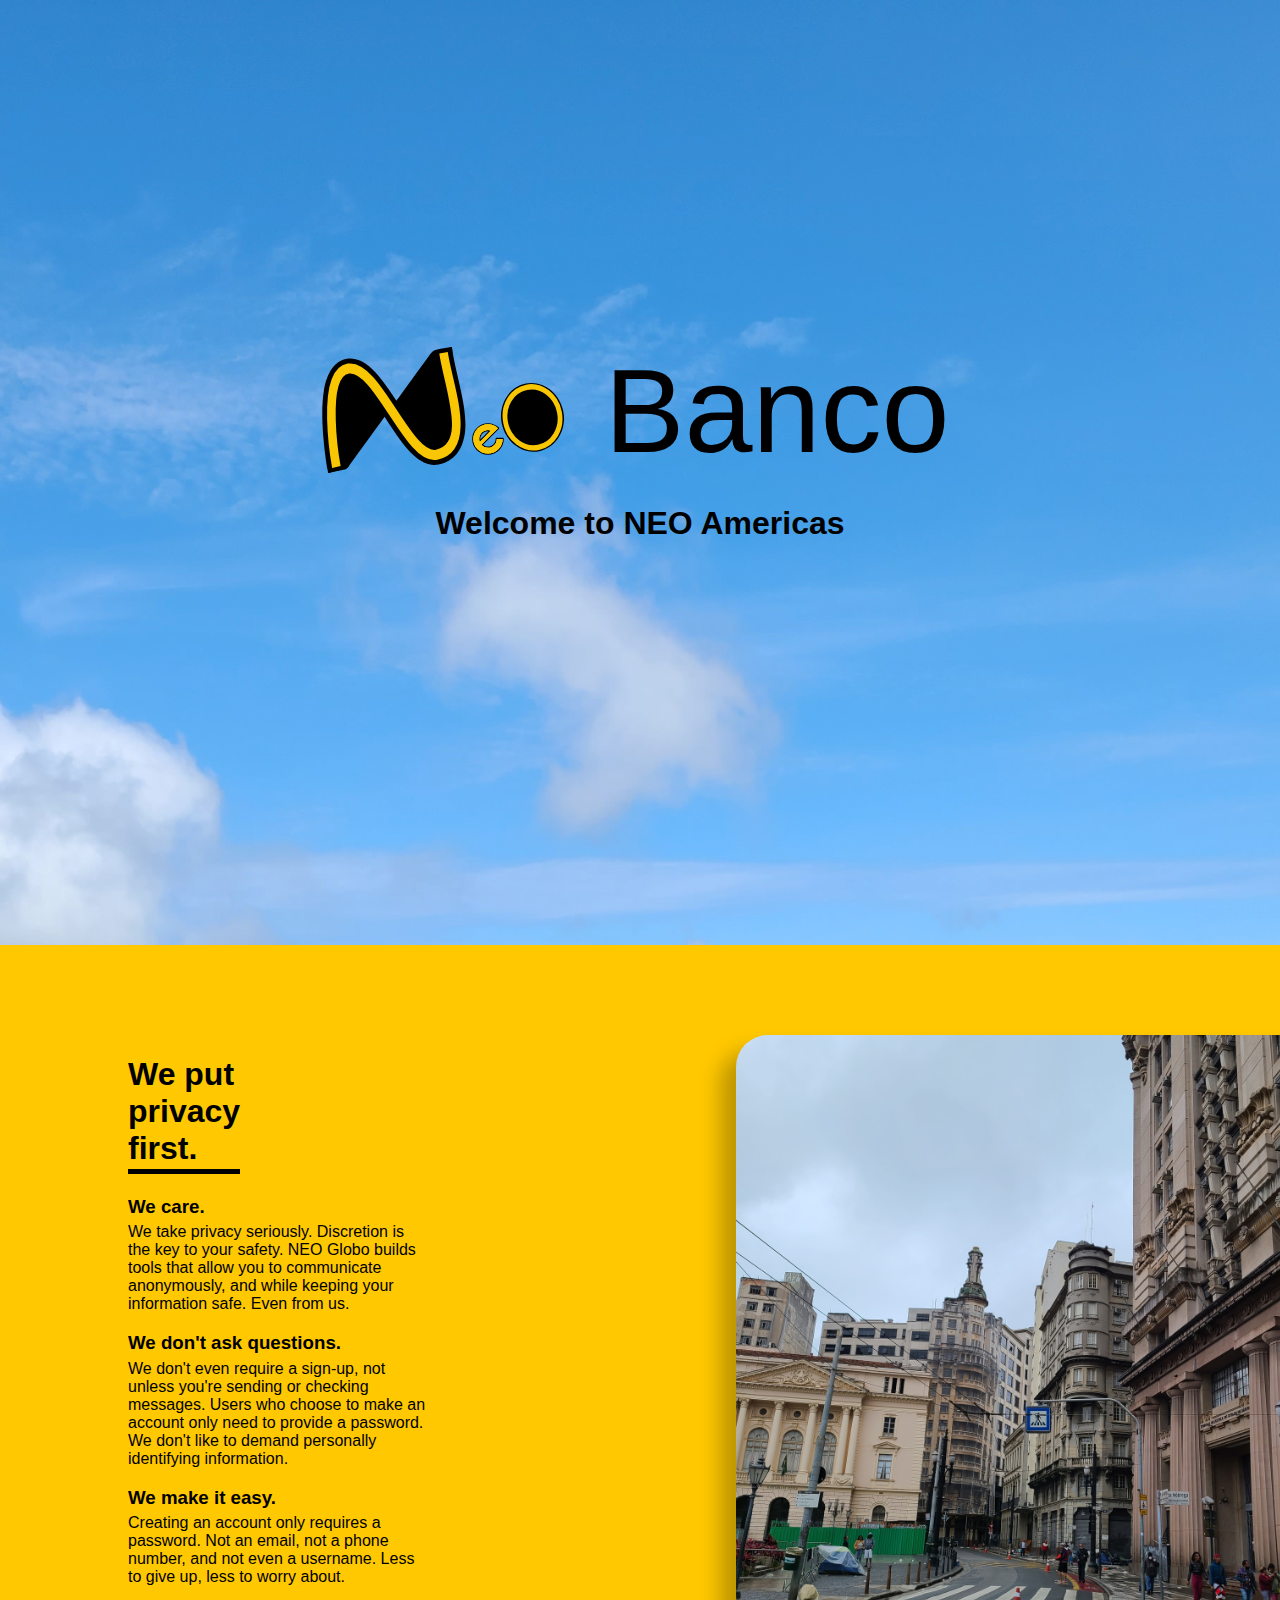
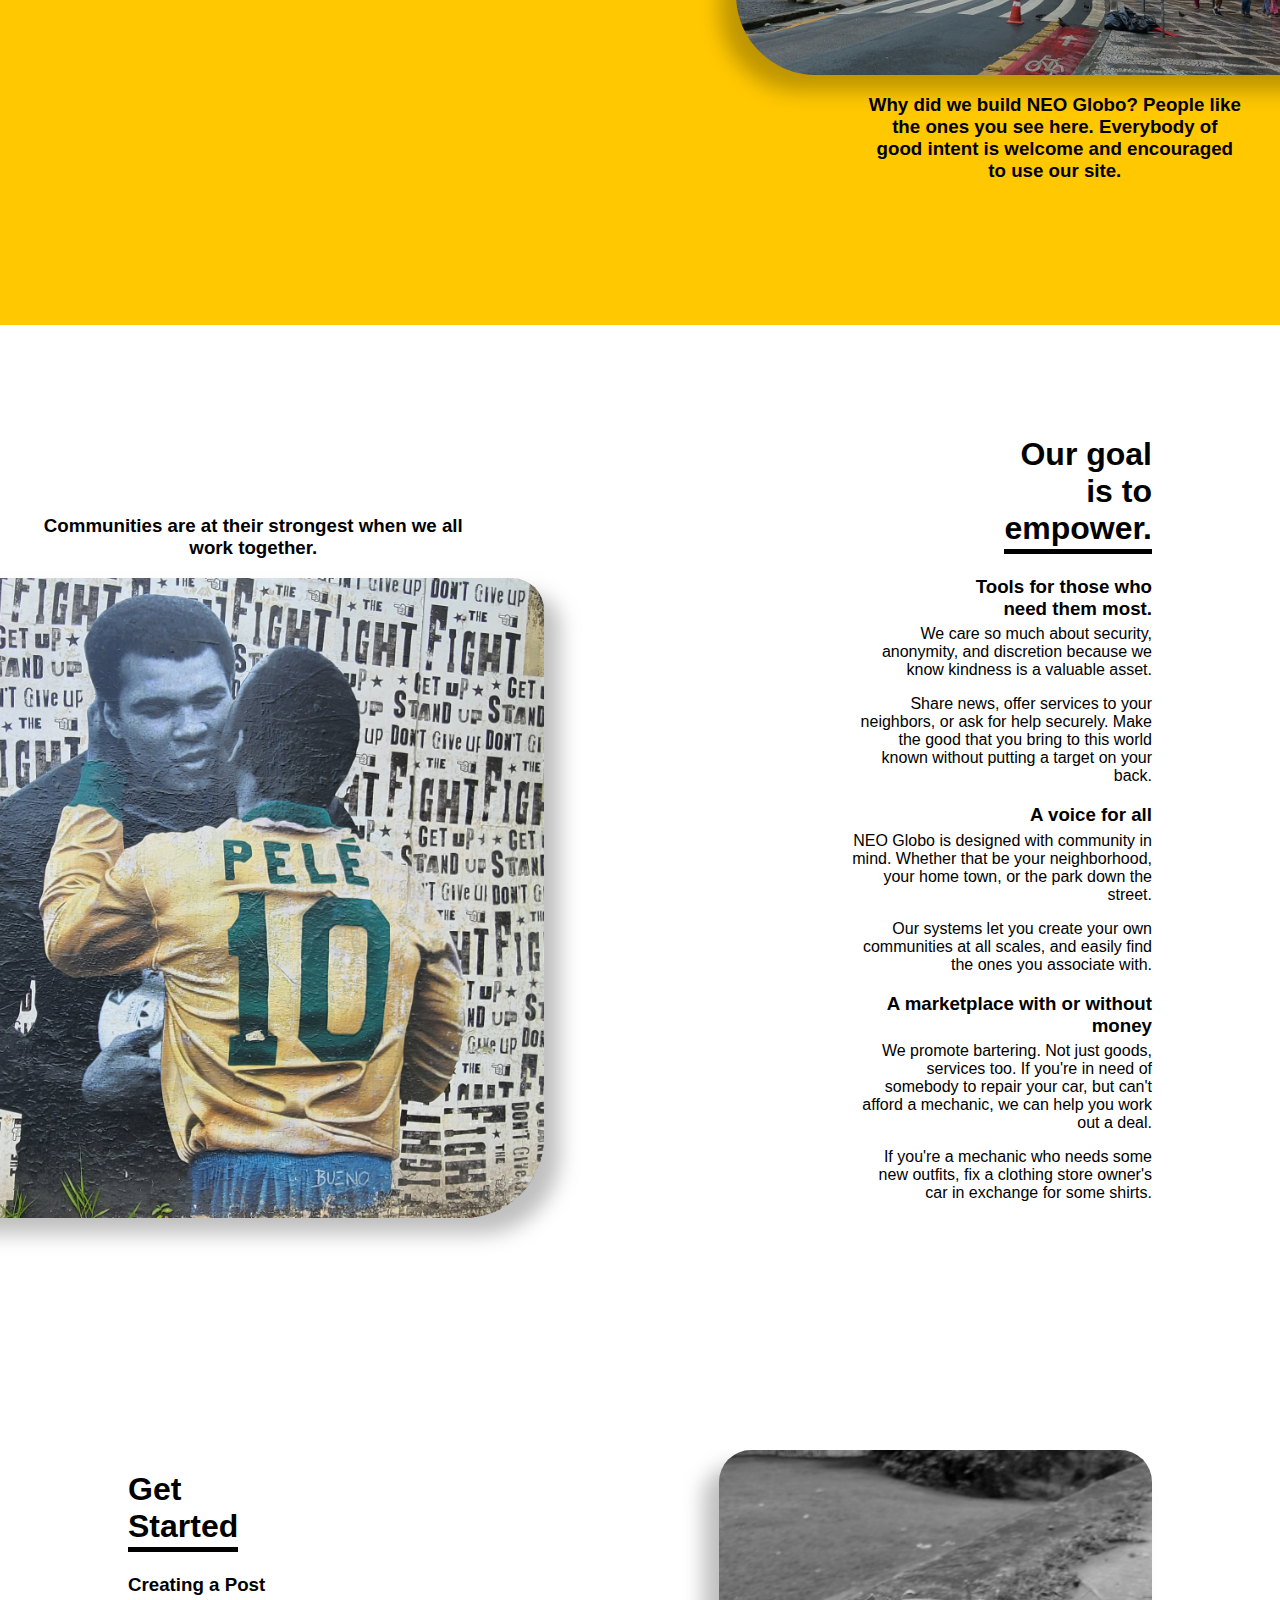
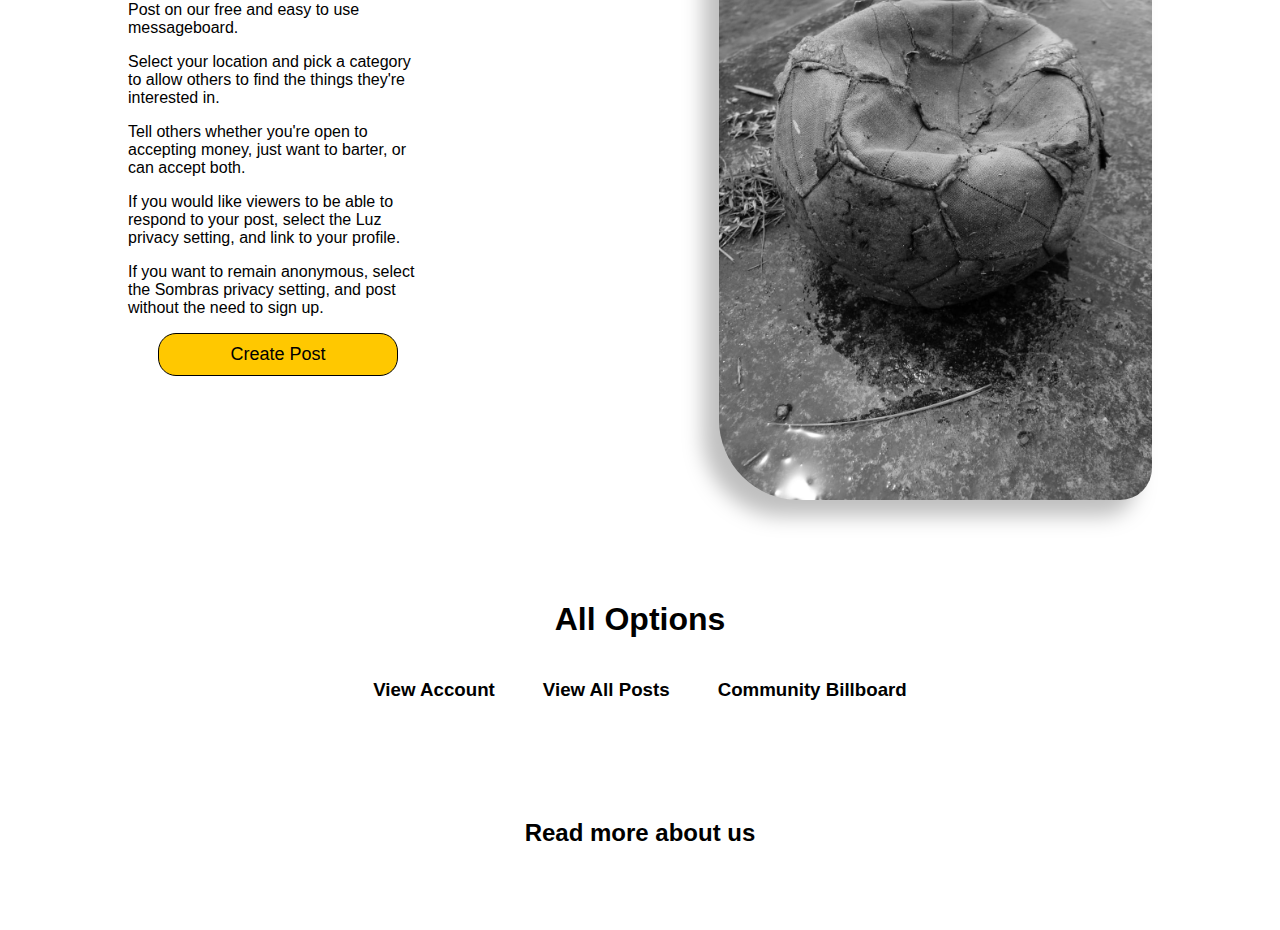
==== commit 764032dd: "2.0" ====
--- a/index.html
+++ b/index.html
@@ -12,6 +12,7 @@
     <title>NEO Banco</title>
 </head>
 <body>
+
 
     <div class="page-content">
         <div class="page-block whatever" style="--block-height: 105vh; --parallax-speed: 2.0">
@@ -40,15 +41,15 @@
                         <p id="privacy2-p">We don't even require a sign-up, not unless you're sending or checking messages. Users who choose to make an account only need to provide a password. We don't like to demand personally identifying information.</p>
                     </div>
     
-                    <div class="slide">
+                    <div class="slide scrollpast" style="--fade-color: dark; --fade-element: block1">
                         <h3 id="privacy3-header">We make it easy.</h3>
                         <p id="privacy3-p">Creating an account only requires a password. Not an email, not a phone number, and not even a username. Less to give up, less to worry about.</p>
                     </div>
                 </div>
     
-                <div class="imgbox wrap-detect scrollpast" style="--fade-color: dark; --fade-element: block1">
+                <div class="imgbox wrap-detect">
                     <img class="right" src="_resources/media/home/posts-background.jpg" alt="">
-                    <h3 id="privacyimg-header">Why did we build NEO Globo? People like the ones you see here. Everybody is welcome and encouraged to use our site.</h3>
+                    <h3 id="privacyimg-header">Why did we build NEO Globo? People like the ones you see here. Everybody of good intent is welcome and encouraged to use our site.</h3>
                 </div>
             </div>
         </div>
@@ -117,11 +118,30 @@
 
             <h1 class="center">All Options</h1>
             <div class="flex center">
-                <div>View Account</div>
-                <div>View All Posts</div>
-                <div>Community Billboard</div>
+                <div>
+                    <a href="/profile/posts">
+                        <h3>View Account</h3>
+                    </a>
+                </div>
+                <div>
+                    <a href="/browse/">
+                        <h3>
+                            View All Posts
+                        </h3>
+                    </a>
+                    </div>
+                <div>
+                    <h3>Community Billboard</h3>
+                </div>
             </div>
 
+            <div class="spacer" style="--block-height: 5em"></div>
+
+            <h2 class="center">
+                <a href="/about/">
+                    Read more about us
+                </a>
+            </h2>
             <!-- <div class="flex">
                 <div class="imgbox normal left bottom wrap-detect" style="--minor: 2em; --major: 5em;">
                     <div class="container" style="height: 650px;">
--- a/_resources/style/home.css
+++ b/_resources/style/home.css
@@ -5,6 +5,13 @@
     --leftalign-margin: 10vw;
     --rightalign-margin: 10vw;
     --center-margin: 10vw;
+}
+
+/* Links */
+
+a {
+    text-decoration: none;
+    color: unset;
 }
 
 /* Logo */
@@ -219,18 +226,22 @@
     @keyframes slideInFromLeft {
         0% {
             transform: translateX(-100%);
+            -webkit-transform: translateX(-100%);
         }
         100% {
             transform: translateX(0);
+            -webkit-transform: translateX(0);
         }
     }
 
     @keyframes slideInFromRight {
         0% {
             transform: translateX(100%);
+            -webkit-transform: translateX(100%);
         }
         100% {
             transform: translateX(0);
+            -webkit-transform: translateX(0);
         }
     }
 
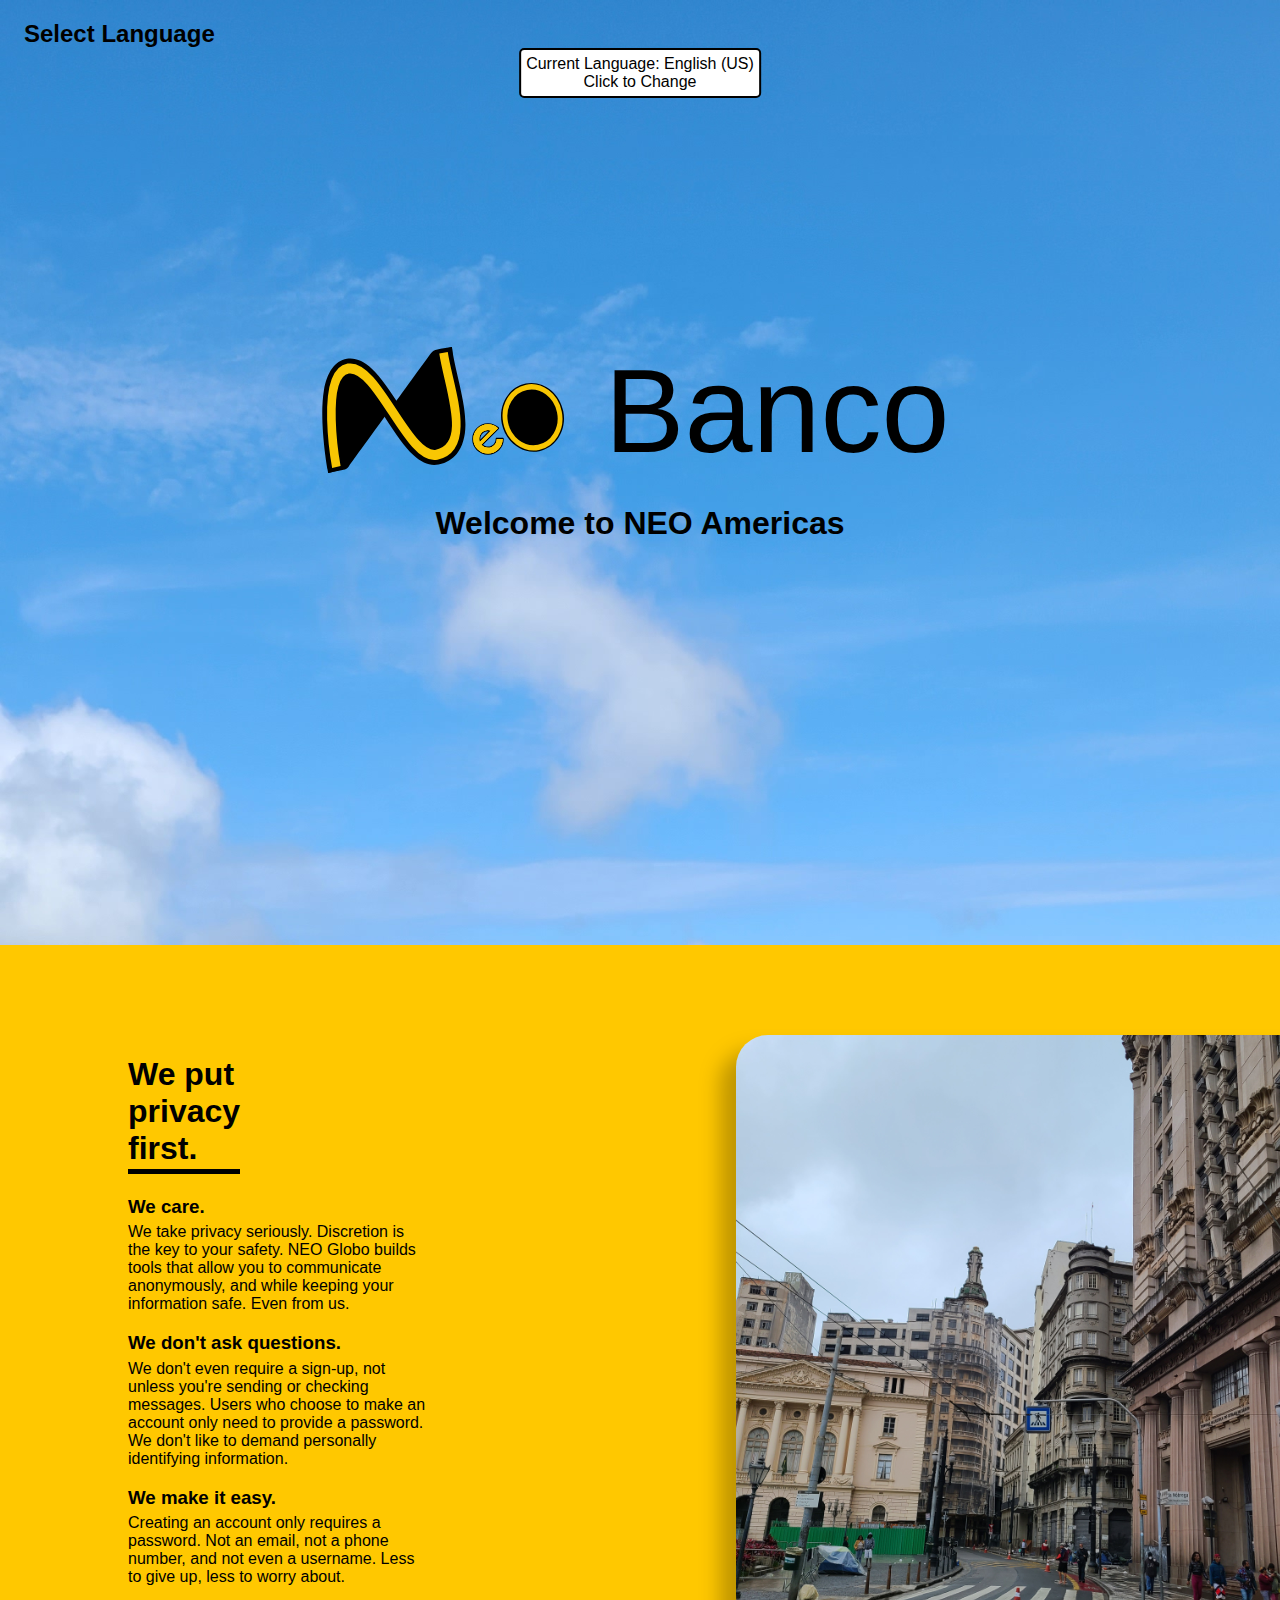
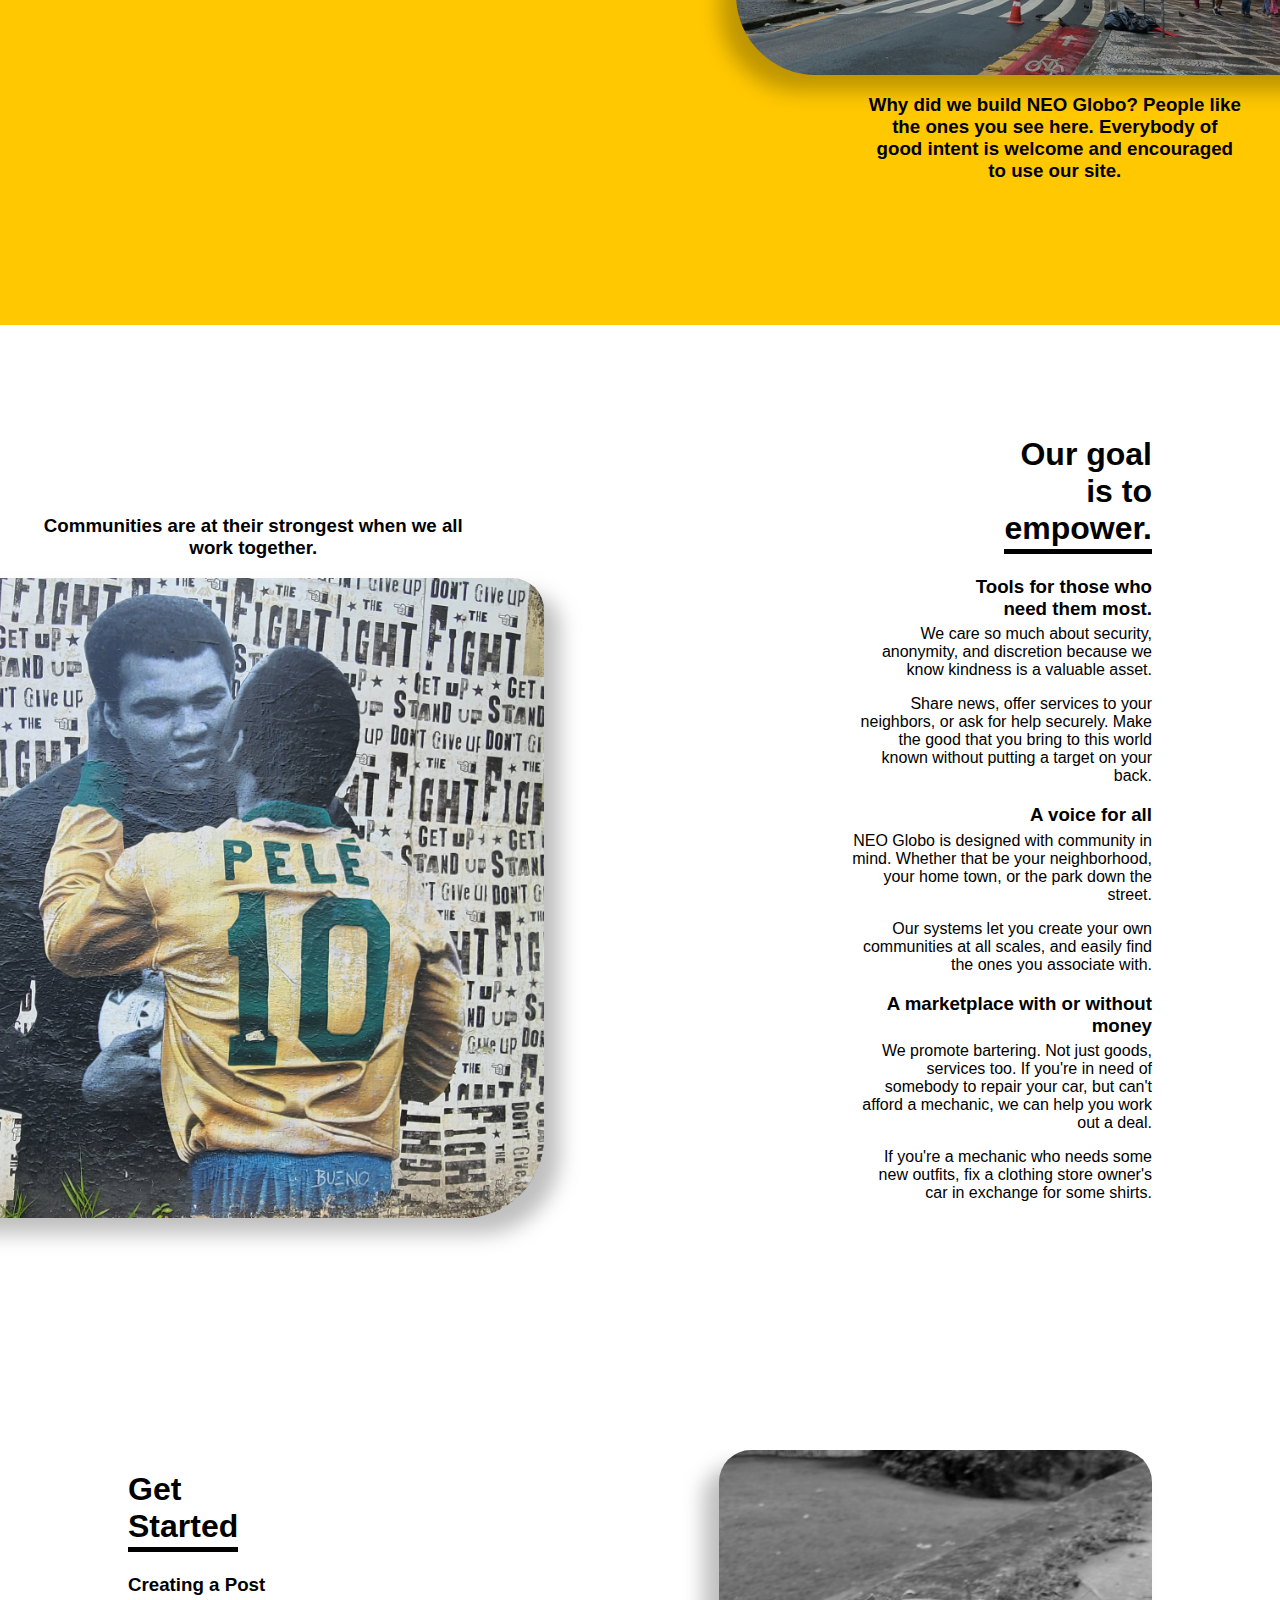
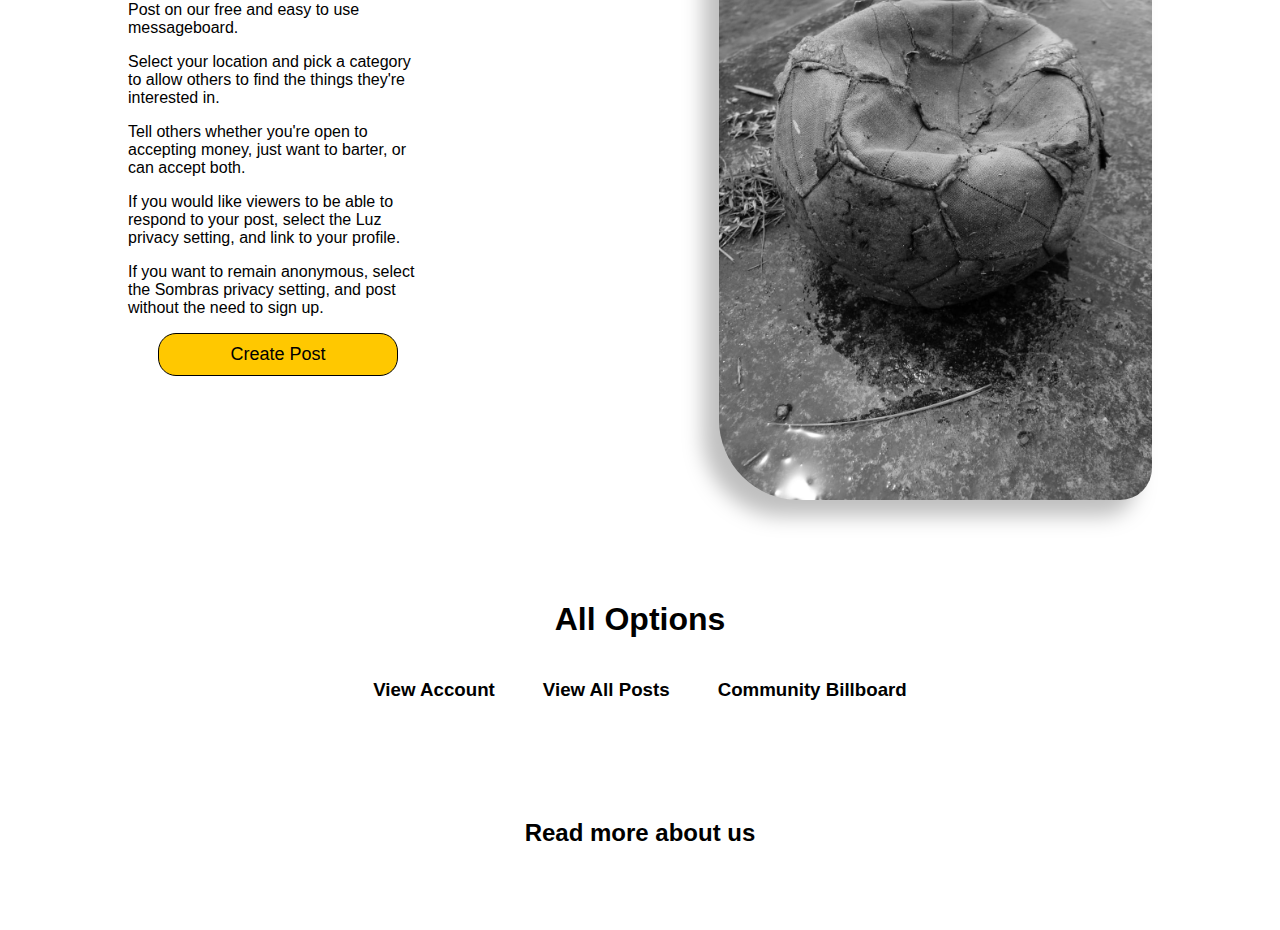
==== commit 72aaaeeb: "Getting ready for demo" ====
--- a/index.html
+++ b/index.html
@@ -16,6 +16,7 @@
 
     <div class="page-content">
         <div class="page-block whatever" style="--block-height: 105vh; --parallax-speed: 2.0">
+            <h2 class="languageselect" onclick="revealLanguagePicker()">Select Language</h2>
             <img class="home-bg parallax" src="_resources/media/home/background.jpg" alt="">
             <div class="logo-container">
                 <div class="logo">
--- a/_resources/style/home.css
+++ b/_resources/style/home.css
@@ -12,6 +12,12 @@
 a {
     text-decoration: none;
     color: unset;
+}
+
+.languageselect {
+    z-index: 10;
+    position: absolute;
+    left: 1em;
 }
 
 /* Logo */
--- a/_resources/style/global.css
+++ b/_resources/style/global.css
@@ -17,4 +17,31 @@
 
 body {
     visibility: hidden;
+}
+
+.languagepicker {
+    width: fit-content;
+    height: fit-content;
+    /* display: block; */
+    position: fixed;
+    z-index: 10;
+    border: 2px solid black;
+    border-radius: 5px;
+    background-color: white;
+    top: 2em;
+    left: 50%;
+    transform: translateX(-50%);
+
+    font-family: 'Segoe UI', Tahoma, Geneva, Verdana, sans-serif;
+    padding: 5px;
+    text-align: center;
+}
+
+.languagepicker.hidden.override {
+    transform: translateX(-50%) !important;
+}
+
+.languagepicker.hidden {
+    transform: translate(-50%, -10em);
+    transition: 1s cubic-bezier(0.075, 0.82, 0.165, 1) transform;
 }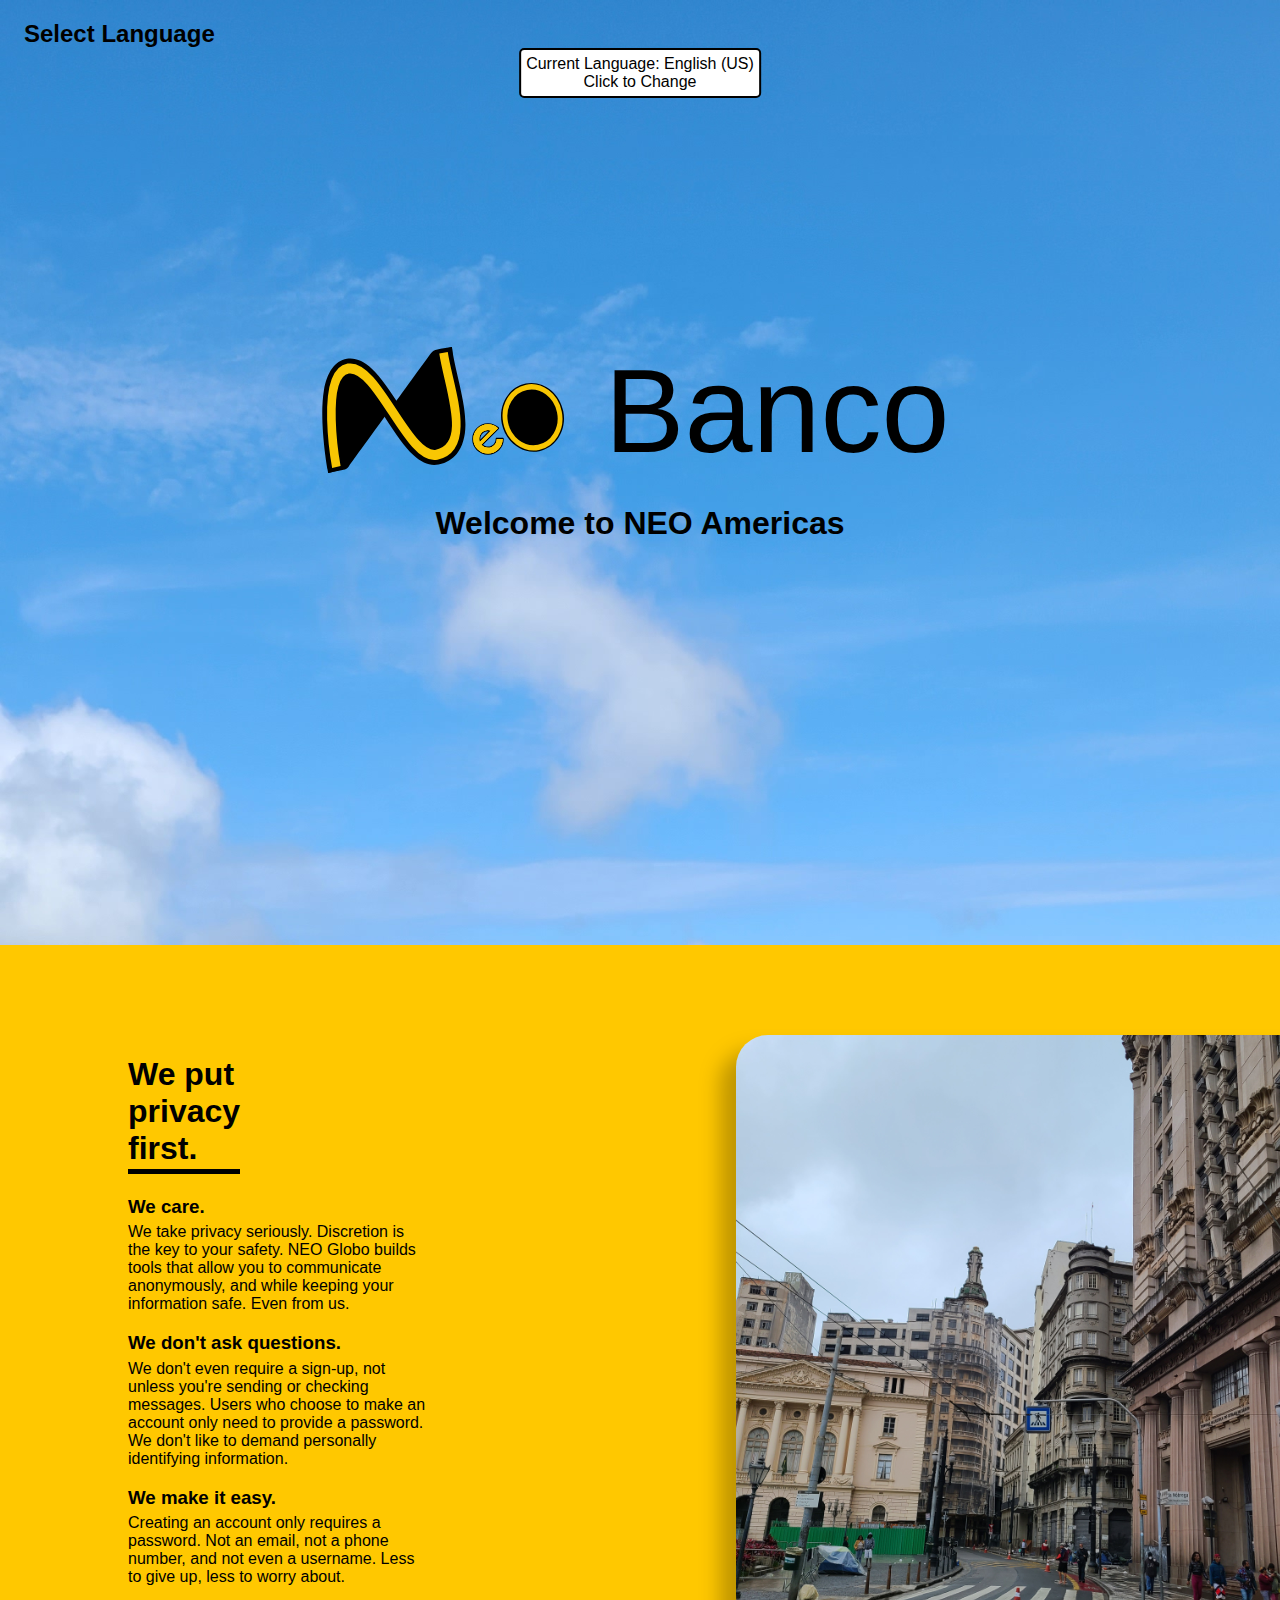
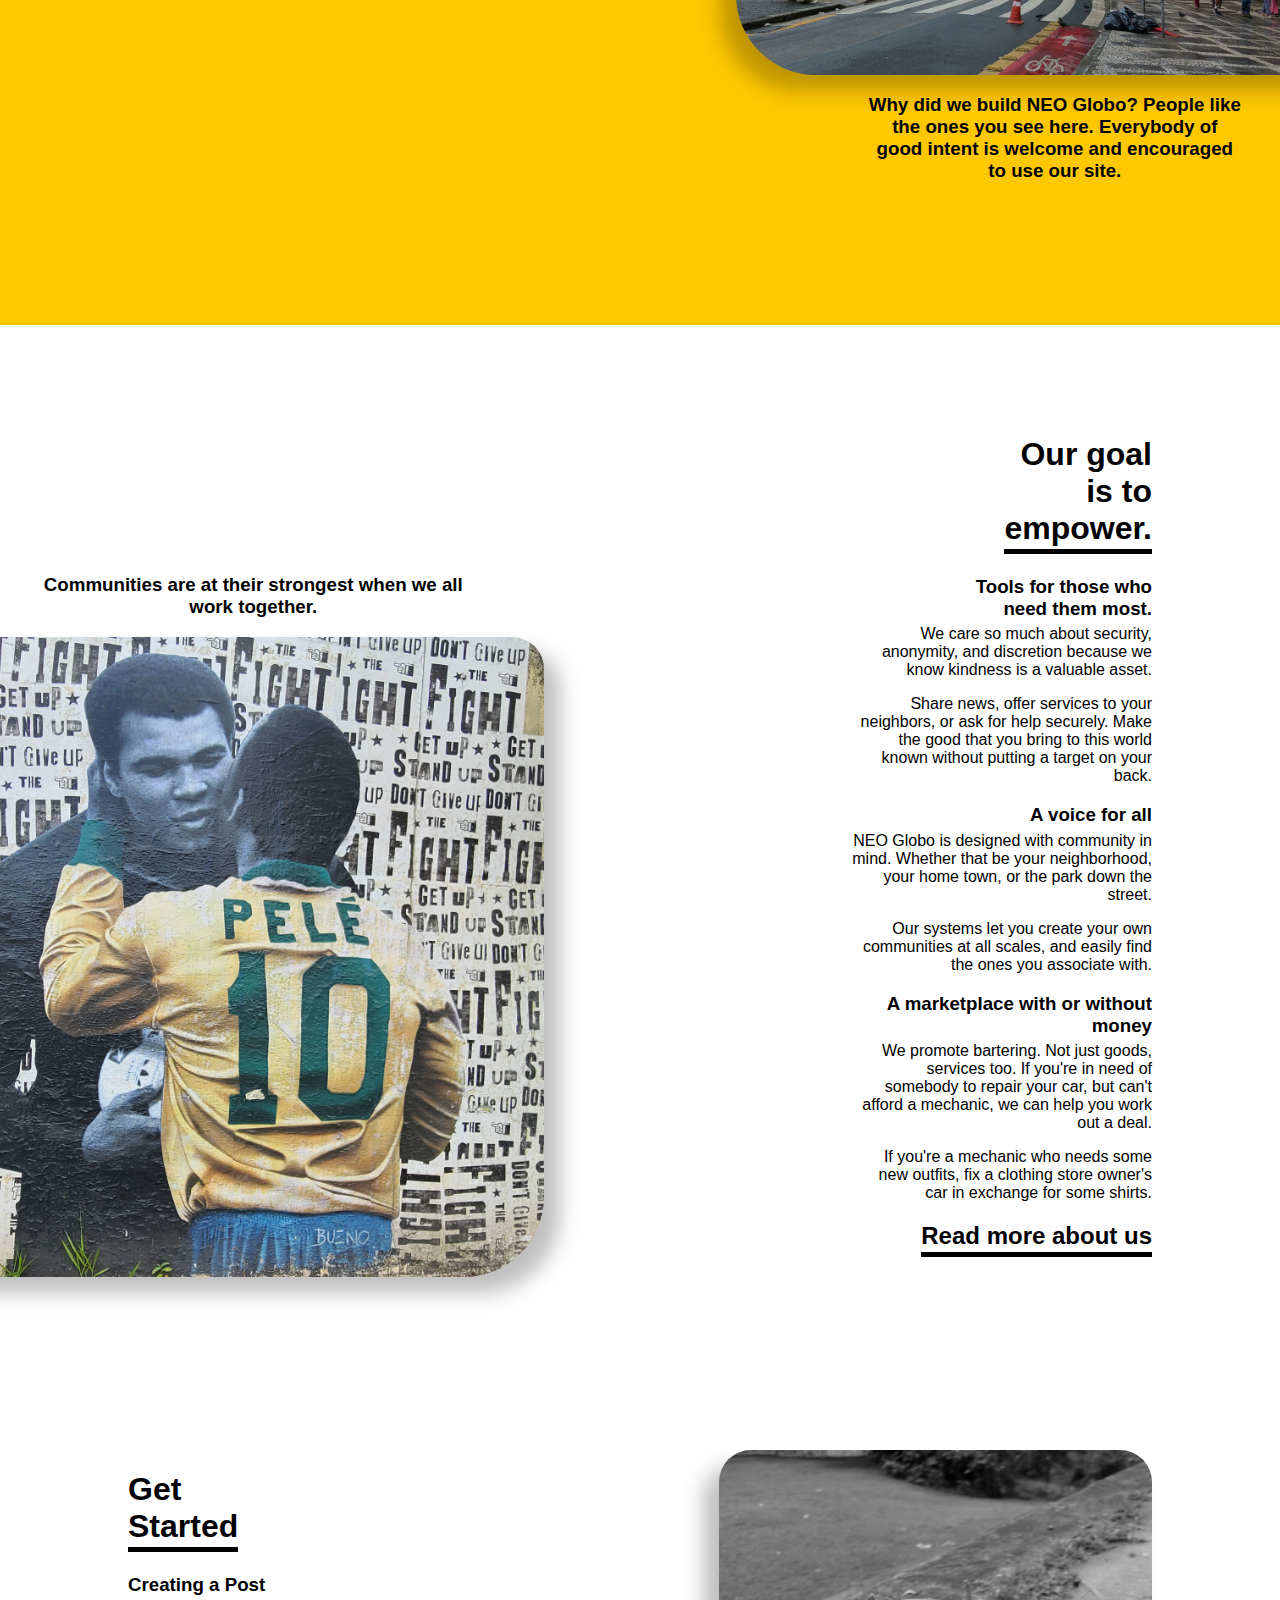
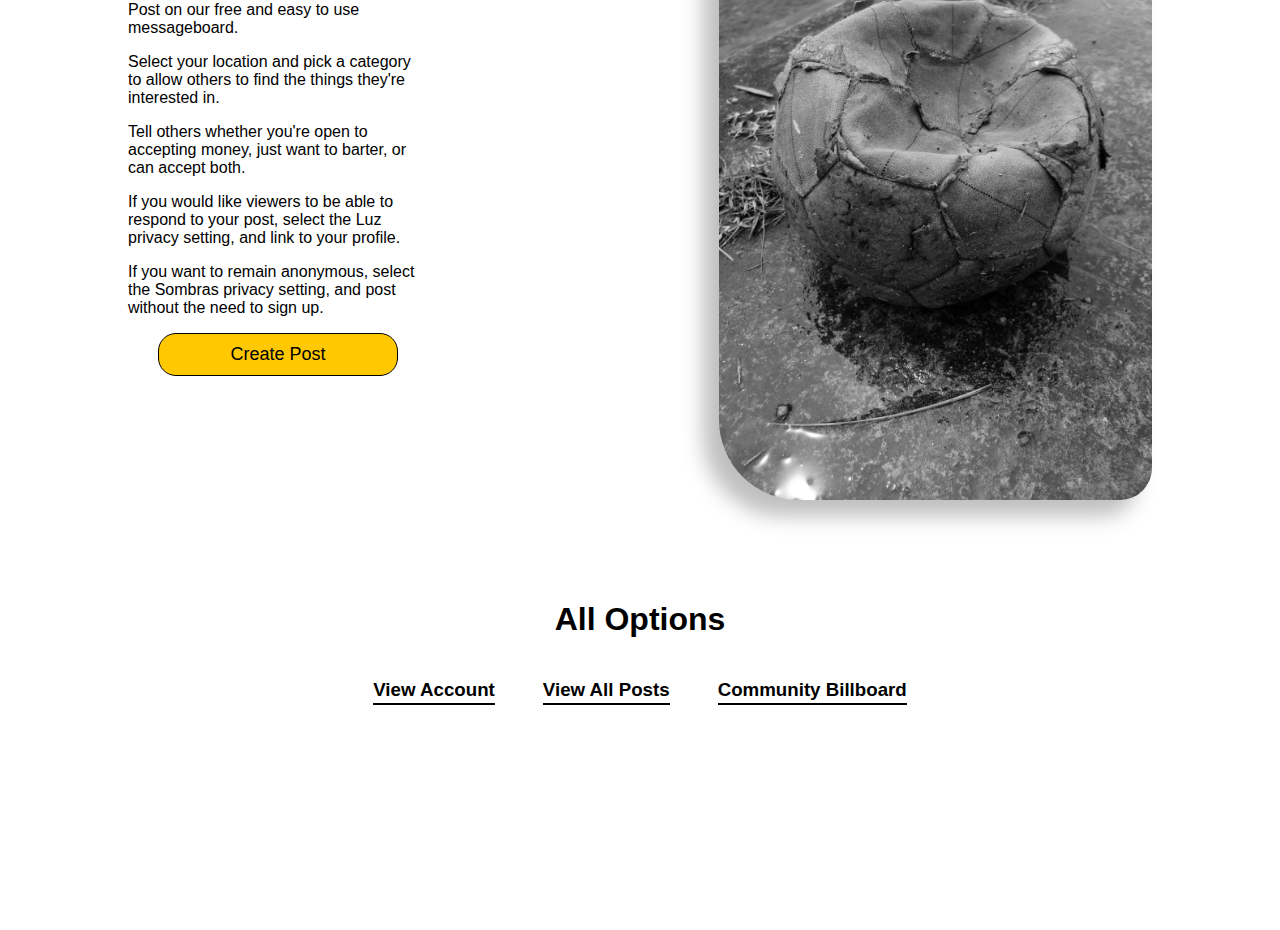
==== commit f0935b01: "Added create user & tweaked wording" ====
--- a/index.html
+++ b/index.html
@@ -47,6 +47,7 @@
                         <p id="privacy3-p">Creating an account only requires a password. Not an email, not a phone number, and not even a username. Less to give up, less to worry about.</p>
                     </div>
                 </div>
+
     
                 <div class="imgbox wrap-detect">
                     <img class="right" src="_resources/media/home/posts-background.jpg" alt="">
@@ -83,6 +84,13 @@
                         <p>We promote bartering. Not just goods, services too. If you're in need of somebody to repair your car, but can't afford a mechanic, we can help you work out a deal.</p>
                         <p> If you're a mechanic who needs some new outfits, fix a clothing store owner's car in exchange for some shirts.</p>
                     </div>
+
+                    <h2 class="regular">
+                        <a href="/about/">
+                            Read more about us
+                        </a>
+                    </h2>
+
                 </div>
             </div>
         </div>
@@ -118,7 +126,7 @@
             <div class="spacer" style="--block-height: 5em"></div>
 
             <h1 class="center">All Options</h1>
-            <div class="flex center">
+            <div class="flex center options">
                 <div>
                     <a href="/profile/posts">
                         <h3>View Account</h3>
@@ -138,11 +146,6 @@
 
             <div class="spacer" style="--block-height: 5em"></div>
 
-            <h2 class="center">
-                <a href="/about/">
-                    Read more about us
-                </a>
-            </h2>
             <!-- <div class="flex">
                 <div class="imgbox normal left bottom wrap-detect" style="--minor: 2em; --major: 5em;">
                     <div class="container" style="height: 650px;">
--- a/_resources/style/home.css
+++ b/_resources/style/home.css
@@ -12,6 +12,12 @@
 a {
     text-decoration: none;
     color: unset;
+}
+
+.options h3 {
+    border: none;
+    padding-bottom: 2px;
+    border-bottom: 2px solid black;
 }
 
 .languageselect {
@@ -93,6 +99,14 @@
         padding-bottom: 2px;
         width: min-content;
         display: block;
+    }
+
+    h2.regular {
+        display: block;
+        width: fit-content !important;
+        text-align: right !important;
+        margin-left:auto;
+        /* border: none !important; */
     }
 
     .textbox.right h1 {
